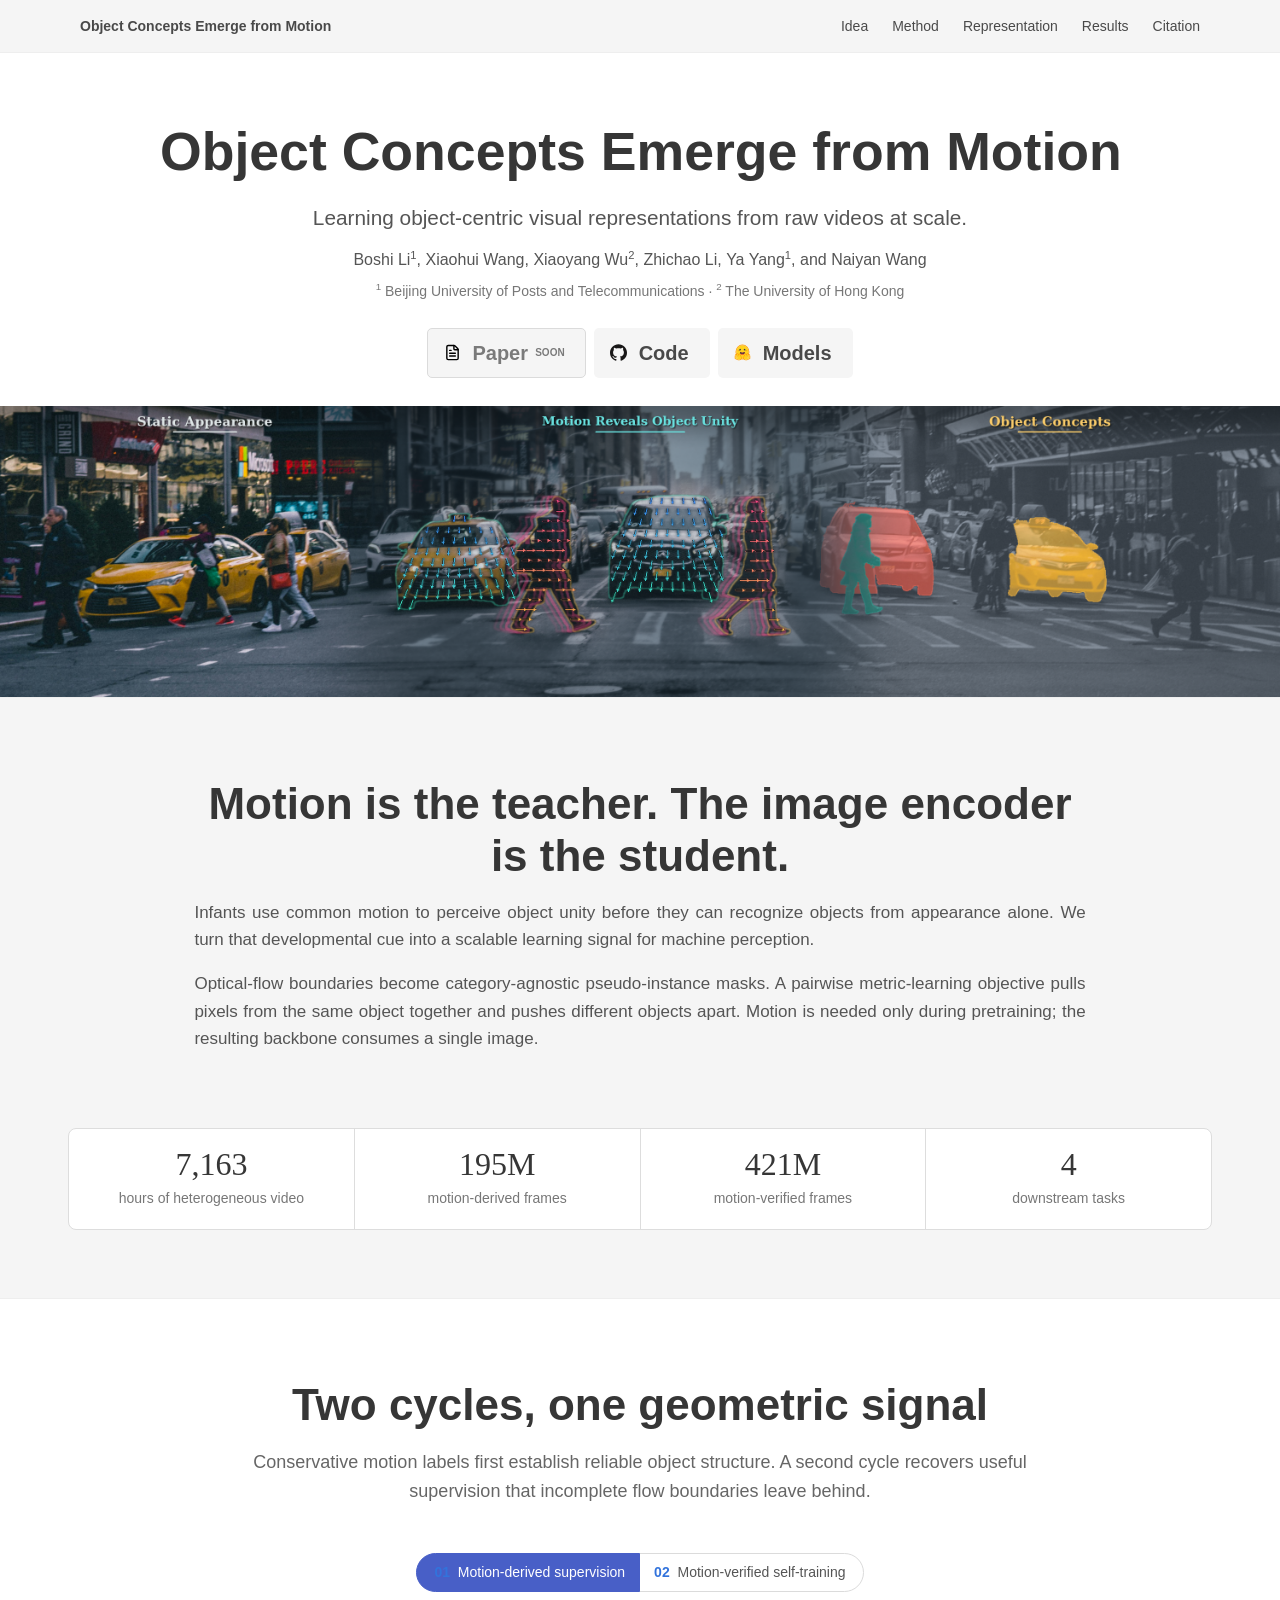
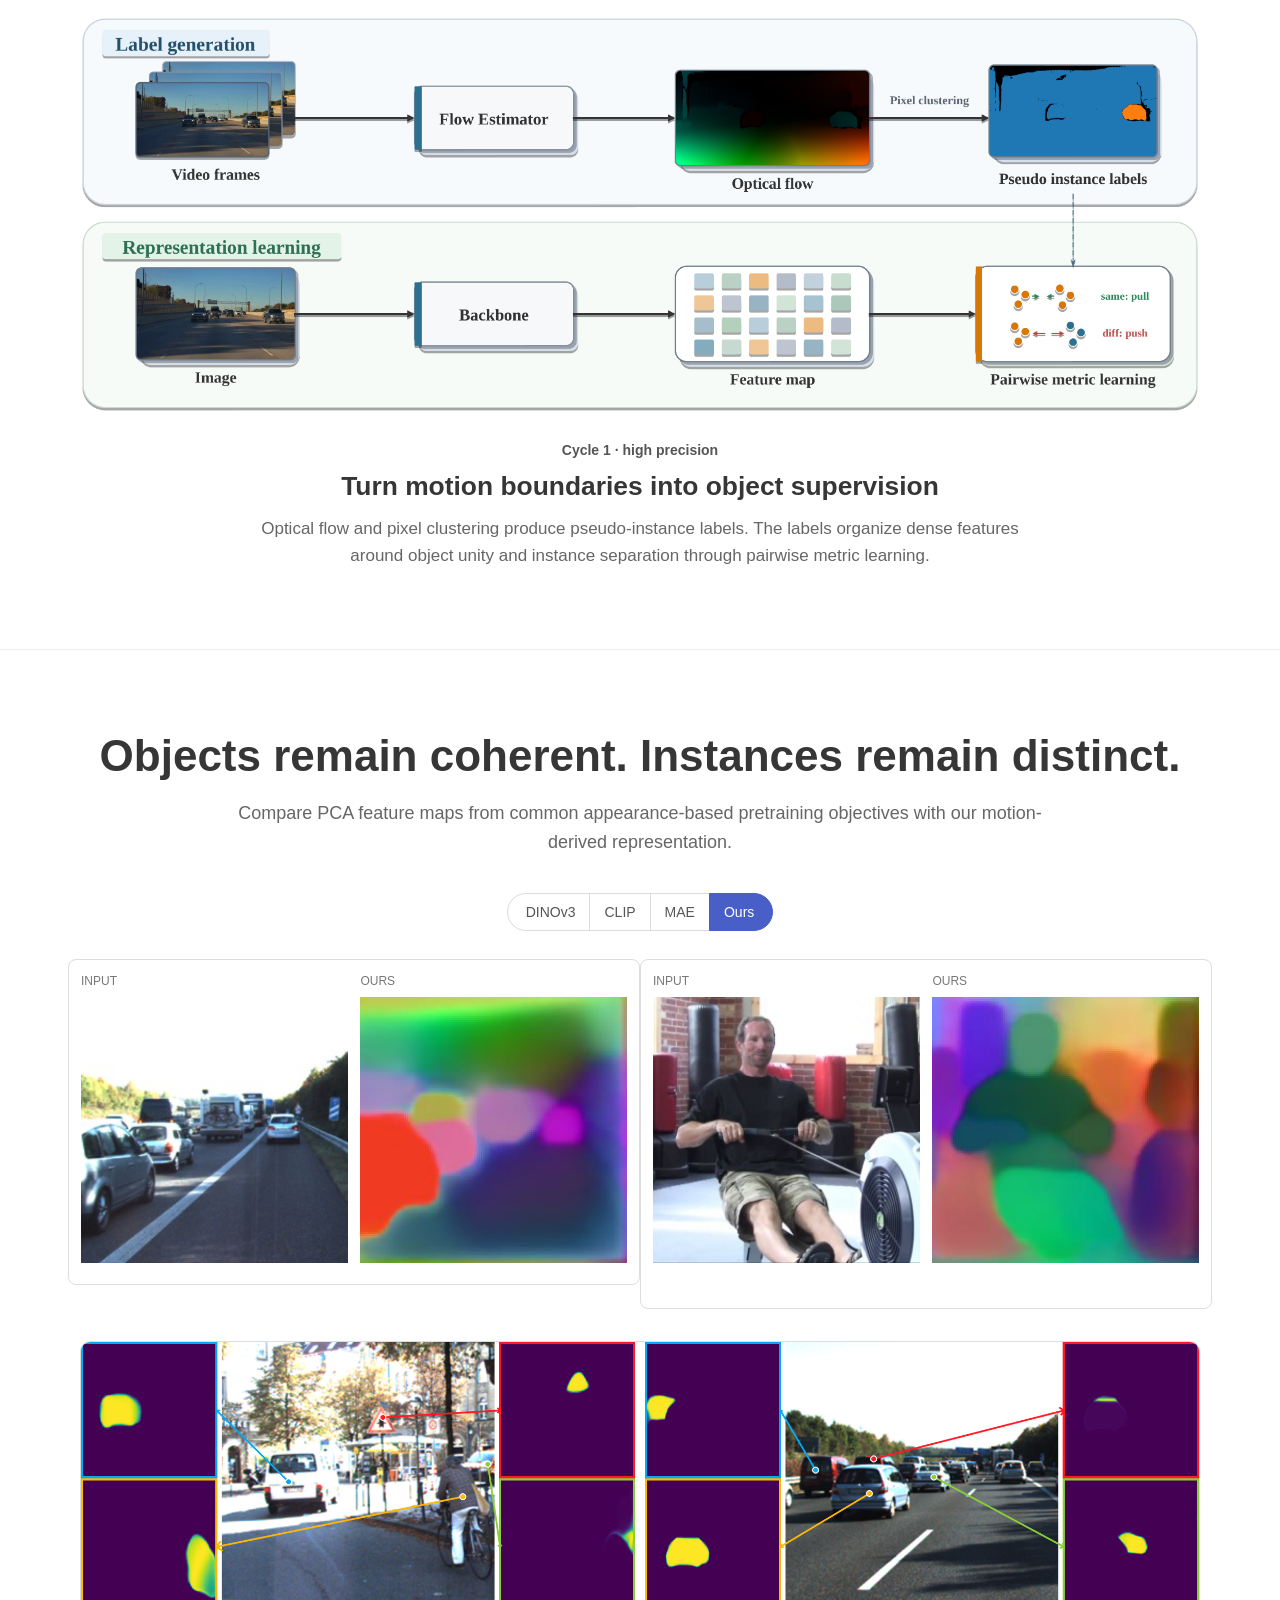
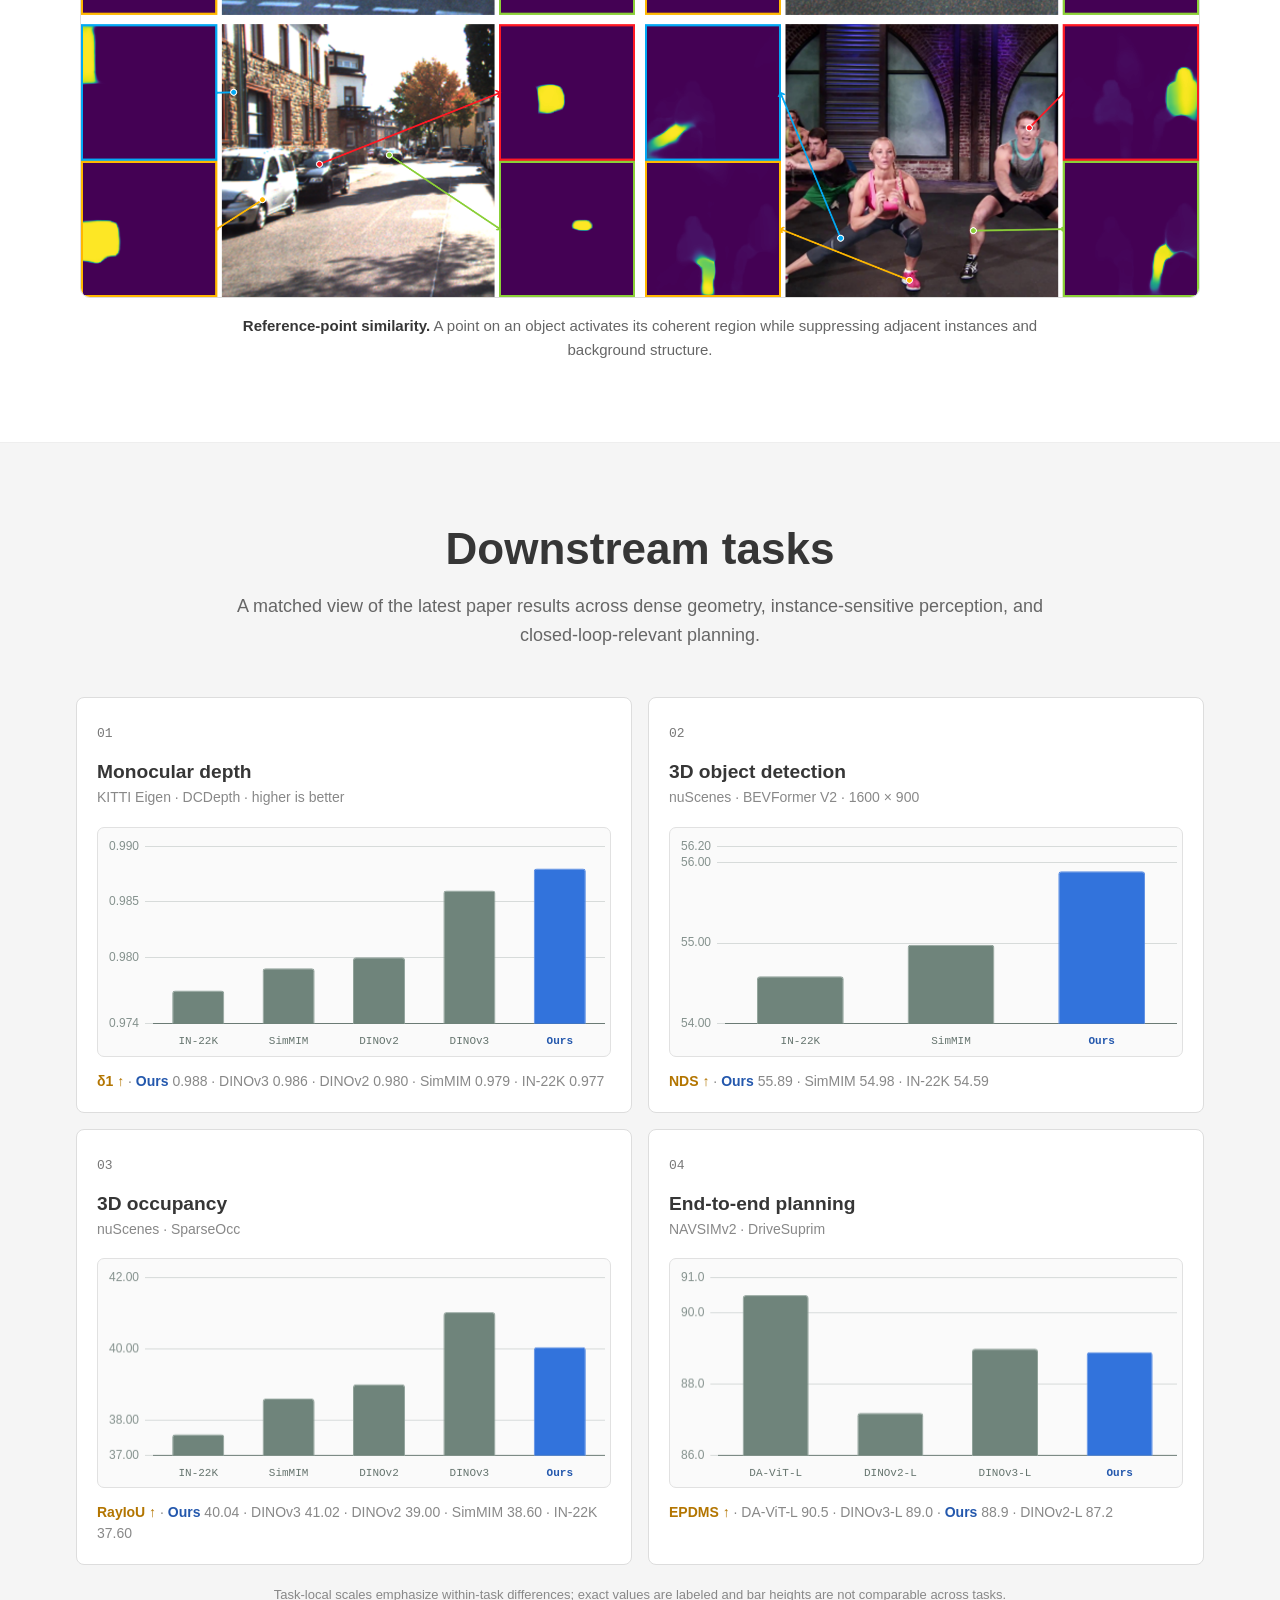
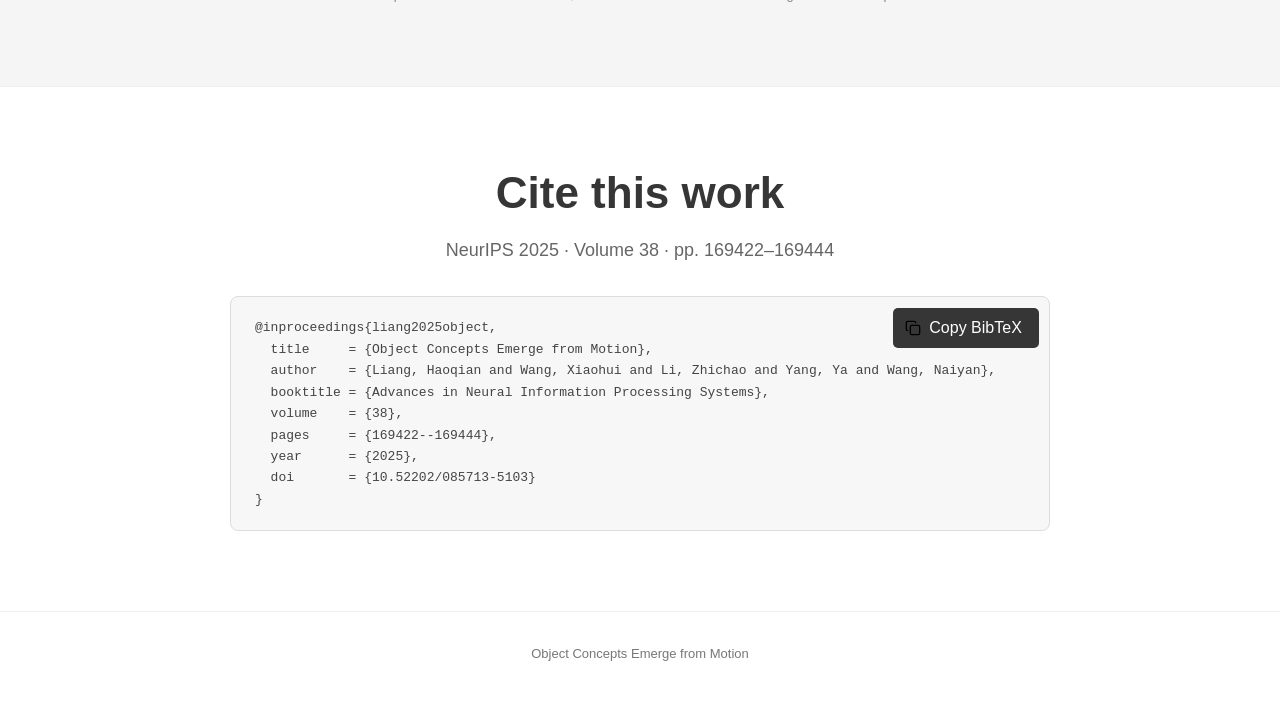
==== index.html @ f462537d "Align result chart highlight color" ====
<!doctype html>
<html lang="en">
  <head>
    <meta charset="utf-8">
    <meta name="viewport" content="width=device-width, initial-scale=1">
    <meta name="description" content="Object Concepts Emerge from Motion: learning object-centric visual representations from raw video at scale.">
    <meta name="theme-color" content="#ffffff">
    <meta property="og:title" content="Object Concepts Emerge from Motion">
    <meta property="og:description" content="Motion teaches a single-image encoder which pixels belong to each object.">
    <meta property="og:image" content="assets/main-teaser.png">
    <title>Object Concepts Emerge from Motion</title>
    <link rel="icon" href="assets/favicon.svg" type="image/svg+xml">
    <link rel="stylesheet" href="assets/vendor/bulma.min.css">
    <link rel="stylesheet" href="styles.css?v=11">
    <script src="assets/vendor/chart.umd.min.js" defer></script>
    <script src="script.js?v=8" defer></script>
  </head>
  <body>
    <a class="skip-link" href="#main-content">Skip to content</a>
    <nav class="navbar is-light publication-nav" aria-label="Main navigation">
      <div class="container is-max-desktop">
        <div class="navbar-brand"><a class="navbar-item nav-brand" href="#top">Object Concepts Emerge from Motion</a></div>
        <button class="navbar-burger" type="button" aria-label="Open navigation" aria-expanded="false" aria-controls="publication-menu"><span></span><span></span><span></span></button>
        <div class="navbar-menu" id="publication-menu">
          <div class="navbar-end">
            <a class="navbar-item" href="#idea">Idea</a><a class="navbar-item" href="#method">Method</a><a class="navbar-item" href="#representation">Representation</a><a class="navbar-item" href="#results">Results</a><a class="navbar-item" href="#citation">Citation</a>
          </div>
        </div>
      </div>
    </nav>

    <main id="main-content">
      <section class="hero publication-hero" id="top">
        <div class="hero-body">
          <div class="container is-max-desktop has-text-centered">
            <h1 class="title publication-title">Object Concepts Emerge from Motion</h1>
            <p class="subtitle publication-deck">Learning object-centric visual representations from raw videos at scale.</p>
            <div class="publication-authors"><span class="author-block">Boshi Li<sup>1</sup>,</span> <span class="author-block">Xiaohui Wang,</span> <span class="author-block">Xiaoyang Wu<sup>2</sup>,</span> <span class="author-block">Zhichao Li,</span> <span class="author-block">Ya Yang<sup>1</sup>,</span> <span class="author-block">and Naiyan Wang</span></div>
            <div class="publication-affiliations"><sup>1</sup> Beijing University of Posts and Telecommunications · <sup>2</sup> The University of Hong Kong</div>
            <div class="publication-links buttons are-medium is-centered">
              <span class="button is-light is-static"><span class="icon"><img src="assets/icons/file-text.svg" alt=""></span><span>Paper</span><small>soon</small></span>
              <a class="button is-light" href="https://github.com/TJ12342/object-concepts-from-motion/tree/main" target="_blank" rel="noreferrer"><span class="icon"><img src="assets/icons/github.svg" alt=""></span><span>Code</span></a>
              <a class="button is-light" href="https://huggingface.co/tj111/object-concepts-from-motion/tree/main" target="_blank" rel="noreferrer"><span class="icon"><img src="assets/icons/hugging-face.svg" alt=""></span><span>Models</span></a>
            </div>
          </div>
        </div>
      </section>

      <section class="section teaser-section" aria-label="Paper overview">
        <div class="teaser-container">
          <figure class="publication-figure"><img src="assets/main-teaser.png" alt="A street scene progressing from static appearance, through optical-flow groupings, to coherent object concepts."></figure>
        </div>
      </section>

      <section class="section is-light" id="idea">
        <div class="container is-max-desktop">
          <div class="columns is-centered"><div class="column is-four-fifths has-text-centered"><h2 class="title is-3">Motion is the teacher. The image encoder is the student.</h2><div class="content has-text-justified"><p>Infants use common motion to perceive object unity before they can recognize objects from appearance alone. We turn that developmental cue into a scalable learning signal for machine perception.</p><p>Optical-flow boundaries become category-agnostic pseudo-instance masks. A pairwise metric-learning objective pulls pixels from the same object together and pushes different objects apart. Motion is needed only during pretraining; the resulting backbone consumes a single image.</p></div></div></div>
          <div class="columns project-stats is-centered"><div class="column"><strong>7,163</strong><span>hours of heterogeneous video</span></div><div class="column"><strong>195M</strong><span>motion-derived frames</span></div><div class="column"><strong>421M</strong><span>motion-verified frames</span></div><div class="column"><strong>4</strong><span>downstream tasks</span></div></div>
        </div>
      </section>

      <section class="section" id="method">
        <div class="container is-max-desktop">
          <div class="columns is-centered"><div class="column is-four-fifths has-text-centered"><h2 class="title is-3">Two cycles, one geometric signal</h2><p class="section-lead">Conservative motion labels first establish reliable object structure. A second cycle recovers useful supervision that incomplete flow boundaries leave behind.</p></div></div>
          <div class="tabs is-centered is-toggle is-toggle-rounded method-tabs" role="tablist"><ul><li class="is-active"><a id="cycle-one-tab" role="tab" aria-selected="true" aria-controls="method-panel" data-method="cycle-one"><span>01</span>&nbsp; Motion-derived supervision</a></li><li><a id="cycle-two-tab" role="tab" aria-selected="false" aria-controls="method-panel" data-method="cycle-two"><span>02</span>&nbsp; Motion-verified self-training</a></li></ul></div>
          <div class="method-panel" id="method-panel" role="tabpanel" aria-labelledby="cycle-one-tab"><figure class="publication-figure"><img id="method-image" src="assets/cycle-one-web-v2.png" alt="Cycle one pipeline from video frames and optical flow to pseudo-instance labels and pairwise representation learning."></figure><div class="method-caption has-text-centered"><p class="publication-venue" id="method-kicker">Cycle 1 · high precision</p><h3 class="title is-4" id="method-title">Turn motion boundaries into object supervision</h3><p id="method-description">Optical flow and pixel clustering produce pseudo-instance labels. The labels organize dense features around object unity and instance separation through pairwise metric learning.</p></div></div>
        </div>
      </section>

      <section class="section" id="representation"><div class="container is-max-desktop"><div class="has-text-centered"><h2 class="title is-3">Objects remain coherent. Instances remain distinct.</h2><p class="section-lead">Compare PCA feature maps from common appearance-based pretraining objectives with our motion-derived representation.</p></div><div class="tabs is-centered is-toggle is-toggle-rounded feature-tabs" role="tablist"><ul><li><a role="tab" aria-selected="false" data-feature="dinov3">DINOv3</a></li><li><a role="tab" aria-selected="false" data-feature="clip">CLIP</a></li><li><a role="tab" aria-selected="false" data-feature="mae">MAE</a></li><li class="is-active"><a role="tab" aria-selected="true" data-feature="ours">Ours</a></li></ul></div><div class="columns feature-grid"><figure class="column box feature-sample"><div class="feature-pair"><div><span>Input</span><img src="assets/teaser-road.jpg" alt="Road scene input image."></div><div><span class="feature-name">Ours</span><img class="feature-output" data-scene="road" src="assets/teaser-road-ours.jpg" alt="Our PCA feature map for the road scene."></div></div></figure><figure class="column box feature-sample"><div class="feature-pair"><div><span>Input</span><img src="assets/teaser-urban.jpg" alt="Urban scene input image."></div><div><span class="feature-name">Ours</span><img class="feature-output" data-scene="urban" src="assets/teaser-urban-ours.jpg" alt="Our PCA feature map for the urban scene."></div></div></figure></div><figure class="publication-figure similarity-figure"><img src="assets/similarity-panels.png" alt="Reference-point similarity maps localized around coherent objects."><figcaption><strong>Reference-point similarity.</strong> A point on an object activates its coherent region while suppressing adjacent instances and background structure.</figcaption></figure></div></section>

      <section class="section is-light" id="results"><div class="container is-max-desktop"><div class="has-text-centered"><h2 class="title is-3">Downstream tasks</h2><p class="section-lead">A matched view of the latest paper results across dense geometry, instance-sensitive perception, and closed-loop-relevant planning.</p></div><div class="columns is-multiline result-grid"><article class="column is-half"><div class="box result-item"><span class="result-index">01</span><h3 class="title is-5">Monocular depth</h3><p>KITTI Eigen · DCDepth · higher is better</p><div class="chart-frame"><canvas id="depth-chart" data-result-chart="depth" role="img" aria-label="KITTI delta one comparison at L scale"></canvas></div><p class="chart-summary"><strong>δ1 ↑</strong> · <span class="chart-method-ours">Ours</span> 0.988 · DINOv3 0.986 · DINOv2 0.980 · SimMIM 0.979 · IN-22K 0.977</p></div></article><article class="column is-half"><div class="box result-item"><span class="result-index">02</span><h3 class="title is-5">3D object detection</h3><p>nuScenes · BEVFormer V2 · 1600 × 900</p><div class="chart-frame"><canvas id="detection-chart" data-result-chart="detection" role="img" aria-label="nuScenes NDS comparison at L scale"></canvas></div><p class="chart-summary"><strong>NDS ↑</strong> · <span class="chart-method-ours">Ours</span> 55.89 · SimMIM 54.98 · IN-22K 54.59</p></div></article><article class="column is-half"><div class="box result-item"><span class="result-index">03</span><h3 class="title is-5">3D occupancy</h3><p>nuScenes · SparseOcc</p><div class="chart-frame"><canvas id="occupancy-chart" data-result-chart="occupancy" role="img" aria-label="nuScenes RayIoU comparison at L scale"></canvas></div><p class="chart-summary"><strong>RayIoU ↑</strong> · <span class="chart-method-ours">Ours</span> 40.04 · DINOv3 41.02 · DINOv2 39.00 · SimMIM 38.60 · IN-22K 37.60</p></div></article><article class="column is-half"><div class="box result-item"><span class="result-index">04</span><h3 class="title is-5">End-to-end planning</h3><p>NAVSIMv2 · DriveSuprim</p><div class="chart-frame"><canvas id="planning-chart" data-result-chart="planning" role="img" aria-label="NAVSIMv2 EPDMS comparison at L scale"></canvas></div><p class="chart-summary"><strong>EPDMS ↑</strong> · DA-ViT-L 90.5 · DINOv3-L 89.0 · <span class="chart-method-ours">Ours</span> 88.9 · DINOv2-L 87.2</p></div></article></div><p class="results-note has-text-centered">Task-local scales emphasize within-task differences; exact values are labeled and bar heights are not comparable across tasks.</p></div></section>

      <section class="section" id="citation"><div class="container is-max-desktop"><div class="columns is-centered"><div class="column is-four-fifths has-text-centered"><h2 class="title is-3">Cite this work</h2><p class="section-lead">NeurIPS 2025 · Volume 38 · pp. 169422–169444</p><div class="bibtex-wrap"><button class="button is-dark copy-button" type="button" data-copy-citation><span class="icon"><img src="assets/icons/copy.svg" alt=""></span><span>Copy BibTeX</span></button><pre id="bibtex"><code>@inproceedings{liang2025object,
  title     = {Object Concepts Emerge from Motion},
  author    = {Liang, Haoqian and Wang, Xiaohui and Li, Zhichao and Yang, Ya and Wang, Naiyan},
  booktitle = {Advances in Neural Information Processing Systems},
  volume    = {38},
  pages     = {169422--169444},
  year      = {2025},
  doi       = {10.52202/085713-5103}
}</code></pre></div></div></div></div></section>
    </main>
    <footer class="footer"><div class="content has-text-centered"><p>Object Concepts Emerge from Motion</p></div></footer>
  </body>
</html>
---- styles.css ----
:root {
  --ink: #363636;
  --muted: #626262;
  --line: #e8e8e8;
  --paper: #fff;
  --soft: #f5f5f5;
  --accent: #3273dc;
  --gold: #b37500;
}

html {
  scroll-behavior: smooth;
  background: var(--paper);
}

body {
  color: var(--ink);
  background: var(--paper);
  font-family: "Noto Sans", "Segoe UI", Arial, sans-serif;
  font-size: 17px;
  line-height: 1.6;
}

.skip-link {
  position: fixed;
  z-index: 100;
  top: 8px;
  left: 8px;
  padding: 8px 12px;
  color: #fff;
  background: var(--ink);
  transform: translateY(-150%);
}

.skip-link:focus {
  transform: translateY(0);
}

.publication-nav {
  min-height: 3.25rem;
  border-bottom: 1px solid #eee;
  box-shadow: none;
}

.publication-nav .container {
  width: min(calc(100% - 32px), 1120px);
  max-width: 1120px;
}

.nav-brand,
.publication-nav .navbar-item {
  color: #555;
  font-size: 14px;
}

.nav-brand {
  font-weight: 700;
}

.publication-nav .navbar-item:hover {
  color: #222;
  background: #f5f5f5;
}

.publication-hero {
  background: var(--paper);
}

.publication-hero .hero-body {
  padding: 4.25rem 1.5rem 2rem;
}

.publication-venue {
  margin: 0 0 1.15rem;
  color: #555;
  font-size: 14px;
  font-weight: 700;
}

.publication-title,
.section .title {
  color: var(--ink);
  font-family: "Google Sans", "Segoe UI", Arial, sans-serif;
  font-weight: 700;
  letter-spacing: 0;
}

.publication-title {
  max-width: 1120px;
  margin: 0 auto;
  font-size: clamp(2.5rem, 4.4vw, 3.35rem);
  line-height: 1.12;
  white-space: nowrap;
}

.publication-deck {
  max-width: 820px;
  margin: 1.15rem auto 0 !important;
  color: #555;
  font-size: 1.3rem;
}

.publication-authors {
  margin-top: 1rem;
  color: #555;
  font-size: 16px;
}

.author-block {
  display: inline-block;
}

.publication-authors sup,
.publication-affiliations sup {
  font-size: .7em;
}

.publication-affiliations {
  margin-top: .35rem;
  color: #777;
  font-size: 14px;
}

.publication-links {
  margin-top: 1.4rem;
}

.publication-links .button {
  margin: .25rem;
  border-radius: 5px;
  font-weight: 600;
}

.publication-links .button img {
  width: 17px;
  height: 17px;
}

.publication-links .button small {
  margin-left: .45rem;
  font-size: 10px;
  text-transform: uppercase;
}

.teaser-section {
  padding: 0;
  border-top: 0;
}

.teaser-container {
  width: 100%;
  max-width: none !important;
  overflow: hidden;
}

.section .teaser-container {
  width: 100%;
  max-width: none;
}

.publication-figure {
  margin: 0 auto;
  text-align: center;
}

.publication-figure img {
  display: block;
  width: 100%;
  margin: 0 auto;
  border: 1px solid #ddd;
  border-radius: 10px;
}

.publication-figure figcaption {
  max-width: 850px;
  margin: 1rem auto 0;
  color: #666;
  font-size: 15px;
}

.teaser-section .publication-figure img {
  width: 100%;
  max-width: 100%;
  margin-left: 0;
  border: 0;
  border-radius: 0;
}

.section {
  padding: 5rem 1.5rem;
  border-top: 1px solid #eee;
}

.section.is-light {
  background: var(--soft);
}

.section .container {
  width: min(100%, 1120px);
  max-width: 1120px;
}

.section .teaser-container {
  width: 100%;
  max-width: none;
}

.section.teaser-section {
  padding: 0;
  border-top: 0;
}

.section .title.is-3 {
  margin-bottom: 1rem;
  font-size: clamp(1.9rem, 4vw, 2.75rem);
  line-height: 1.2;
}

.section-lead {
  max-width: 820px;
  margin: 0 auto;
  color: #666;
  font-size: 18px;
}

.content {
  color: #555;
}

.content p {
  margin-bottom: 1rem;
}

.project-stats {
  margin-top: 3rem;
  border: 1px solid #ddd;
  border-radius: 8px;
  background: #fff;
}

.project-stats .column {
  padding: 1.2rem 1rem;
  border-left: 1px solid #ddd;
  text-align: center;
}

.project-stats .column:first-child {
  border-left: 0;
}

.project-stats strong {
  display: block;
  color: var(--ink);
  font-family: Georgia, serif;
  font-size: 2rem;
  font-weight: 500;
  line-height: 1;
}

.project-stats span {
  display: block;
  margin-top: .45rem;
  color: #777;
  font-size: 14px;
}

.method-tabs,
.feature-tabs {
  margin: 2.25rem 0 1.5rem;
}

.method-tabs ul,
.feature-tabs ul {
  border-bottom: 0;
}

.method-tabs li a,
.feature-tabs li a {
  border-color: #ddd;
  color: #555;
  font-size: 14px;
}

.method-tabs li.is-active a,
.feature-tabs li.is-active a {
  color: #fff;
  background: var(--accent);
  border-color: var(--accent);
}

.method-tabs li a span {
  color: var(--accent);
  font-weight: 700;
}

.method-panel {
  display: grid;
  grid-template-columns: 1fr;
  gap: 1.6rem;
  margin-top: 1rem;
}

.method-panel .publication-figure img {
  border: 0;
  border-radius: 0;
}

.method-caption {
  max-width: 760px;
  margin: 0 auto;
}

.method-caption .publication-venue {
  margin-bottom: .7rem;
}

.method-caption .title {
  margin-bottom: .8rem;
  font-size: 1.65rem;
}

.method-caption p:not(.publication-venue) {
  color: #666;
}

.result-item.box {
  height: 100%;
  border: 1px solid #ddd;
  border-radius: 8px;
  box-shadow: none;
}

.result-item .title.is-5 {
  font-size: 1.2rem;
}

.feature-grid {
  margin-top: 1.75rem;
}

.feature-sample {
  border: 1px solid #ddd;
  border-radius: 8px;
  box-shadow: none;
}

.feature-pair {
  display: grid;
  grid-template-columns: 1fr 1fr;
  gap: .8rem;
}

.feature-pair span {
  display: block;
  margin-bottom: .35rem;
  color: #777;
  font-size: 12px;
  text-transform: uppercase;
}

.feature-pair img {
  width: 100%;
}

.similarity-figure {
  width: 100%;
  max-width: 1120px;
  margin-top: 2rem;
}

.similarity-figure img {
  background: var(--soft);
}

.result-grid {
  margin-top: 2.5rem;
}

.result-grid > .column {
  padding: .5rem;
}

.result-item {
  padding: 1.25rem;
}

.result-index {
  color: #777;
  font-family: ui-monospace, monospace;
  font-size: 13px;
}

.result-item .title {
  margin-top: 1rem;
  margin-bottom: .2rem;
}

.result-item > p {
  color: #888;
  font-size: 14px;
}

.chart-frame {
  height: 230px;
  margin-top: 1.15rem;
  padding: .3rem;
  border: 1px solid #e1e1e1;
  border-radius: 7px;
  background: #fafafa;
}

.chart-frame canvas {
  display: block;
  width: 100% !important;
  height: 100% !important;
}

.chart-summary {
  margin-top: .85rem;
  color: #777;
  font-size: 13px;
  line-height: 1.5;
}

.chart-summary strong {
  color: var(--gold);
}

.chart-method-ours {
  color: #2458ad;
  font-weight: 700;
}

.results-note {
  color: #888;
  font-size: 13px;
}

.bibtex-wrap {
  position: relative;
  max-width: 820px;
  margin: 2rem auto 0;
  text-align: left;
}

.bibtex-wrap pre {
  overflow-x: auto;
  border: 1px solid #ddd;
  border-radius: 8px;
  background: #f7f7f7;
  color: #444;
  font-size: 13px;
  line-height: 1.65;
}

.copy-button {
  position: absolute;
  z-index: 2;
  top: .7rem;
  right: .7rem;
  border-radius: 5px;
}

.copy-button img {
  width: 16px;
  height: 16px;
}

.footer {
  padding: 2rem 1.5rem;
  border-top: 1px solid #eee;
  background: #fff;
}

.footer p {
  color: #777;
  font-size: 13px;
}

@media (max-width: 720px) {
  .publication-nav .navbar-brand {
    max-width: 240px;
  }

  .publication-nav .navbar-burger {
    display: block;
  }

  .publication-nav .navbar-menu.is-active {
    display: block;
  }

  .publication-nav .navbar-menu {
    display: none;
  }

  .publication-nav .navbar-end {
    padding: .4rem 0 .7rem;
  }

  .publication-nav .navbar-item {
    padding: .55rem .75rem;
  }

  .publication-hero .hero-body {
    padding: 3.25rem 1rem 1.5rem;
  }

  .publication-title {
    font-size: 2.55rem;
    white-space: normal;
  }

  .teaser-container {
    width: min(calc(100% - 32px), 1120px);
    max-width: 1120px !important;
  }

  .section .teaser-container {
    width: 100%;
    max-width: none;
  }

  .teaser-section .publication-figure img {
    width: 100%;
    margin-left: 0;
  }

  .section.teaser-section {
    padding: 0;
  }

  .publication-deck {
    font-size: 1.05rem;
  }

  .publication-authors {
    font-size: 14px;
  }

  .publication-affiliations {
    font-size: 12px;
    line-height: 1.45;
  }

  .section {
    padding: 3.7rem 1rem;
  }

  .section .title.is-3 {
    font-size: 1.8rem;
  }

  .project-stats {
    display: grid;
    grid-template-columns: 1fr 1fr;
  }

  .project-stats .column {
    border-left: 0;
    border-top: 1px solid #ddd;
  }

  .project-stats .column:nth-child(-n + 2) {
    border-top: 0;
  }

  .method-tabs ul,
  .feature-tabs ul {
    flex-wrap: wrap;
    justify-content: center;
  }

  .method-tabs li a,
  .feature-tabs li a {
    font-size: 12px;
  }

  .feature-grid {
    display: block;
  }

  .feature-sample + .feature-sample {
    margin-top: 1rem;
  }

  .chart-frame {
    height: 215px;
  }

  .bibtex-wrap pre {
    font-size: 12px;
  }
}

@media (max-width: 900px) and (min-width: 721px) {
  .publication-title {
    white-space: normal;
  }
}
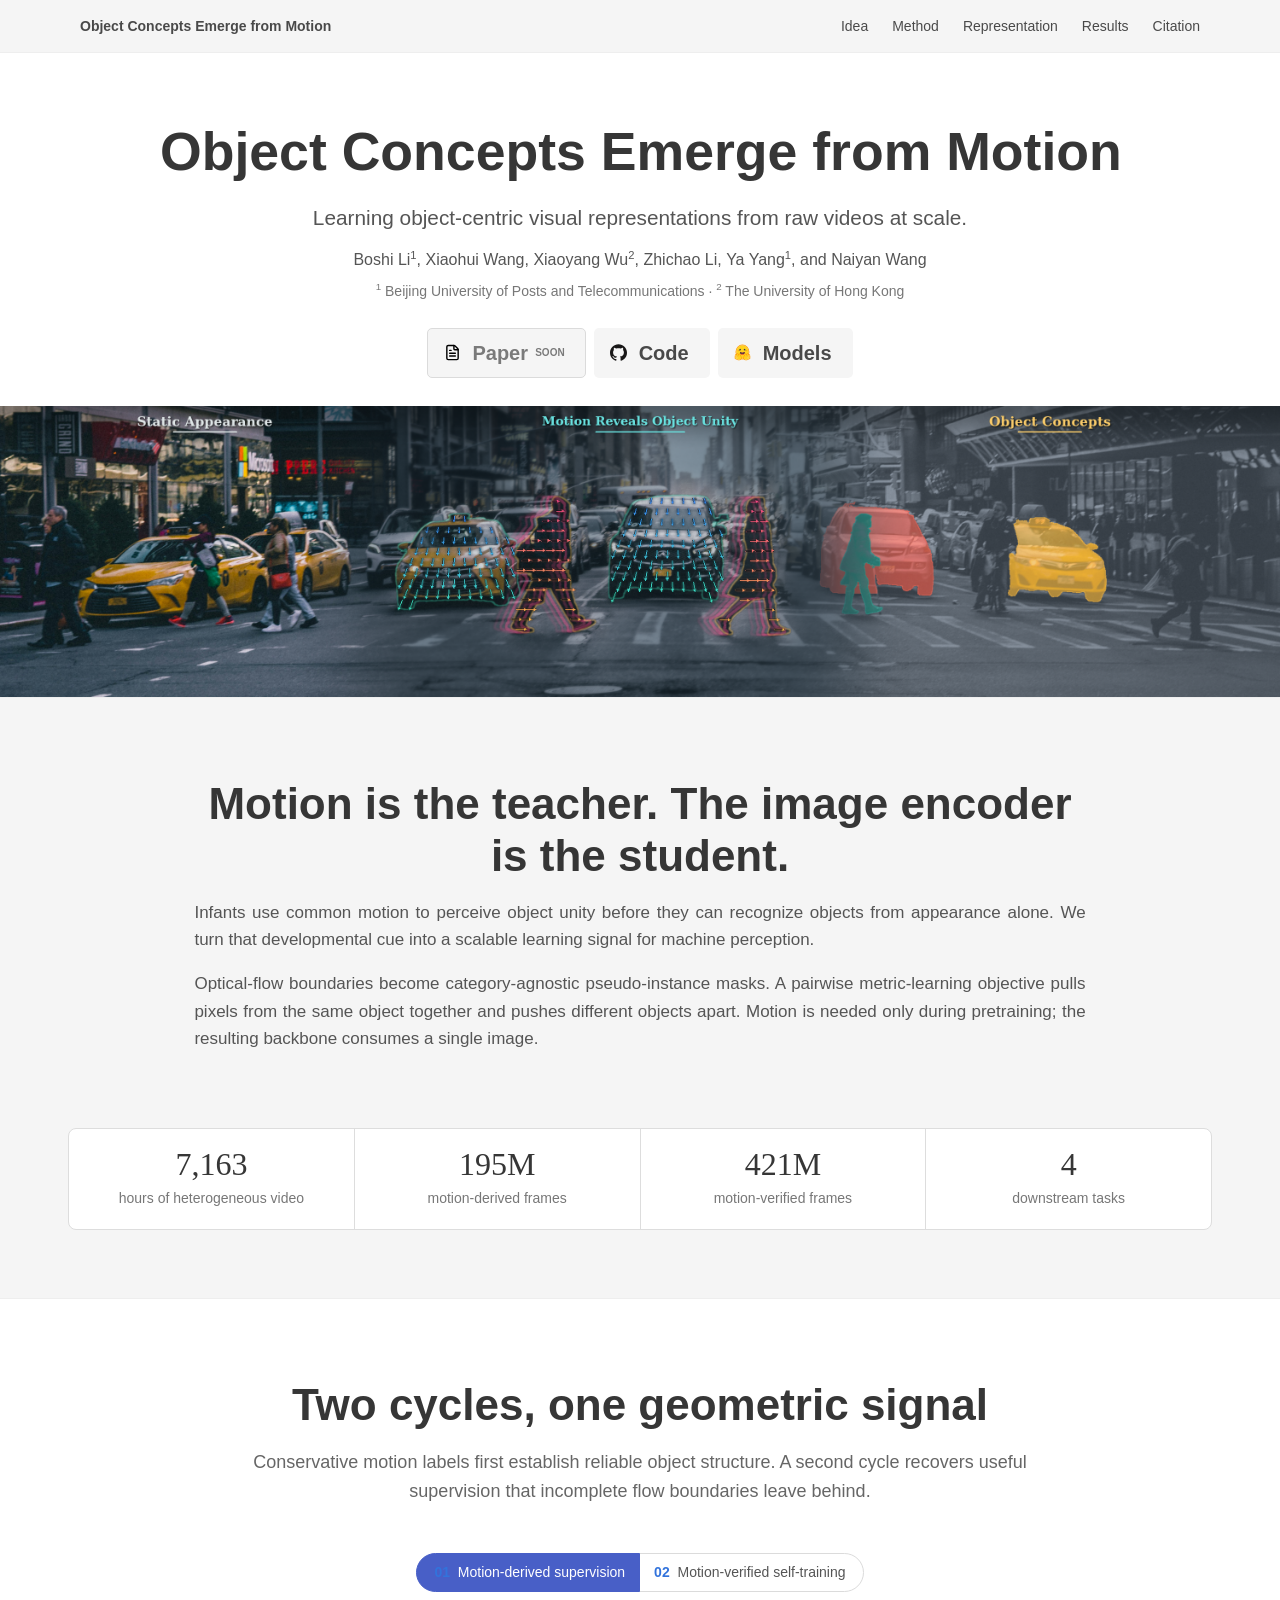
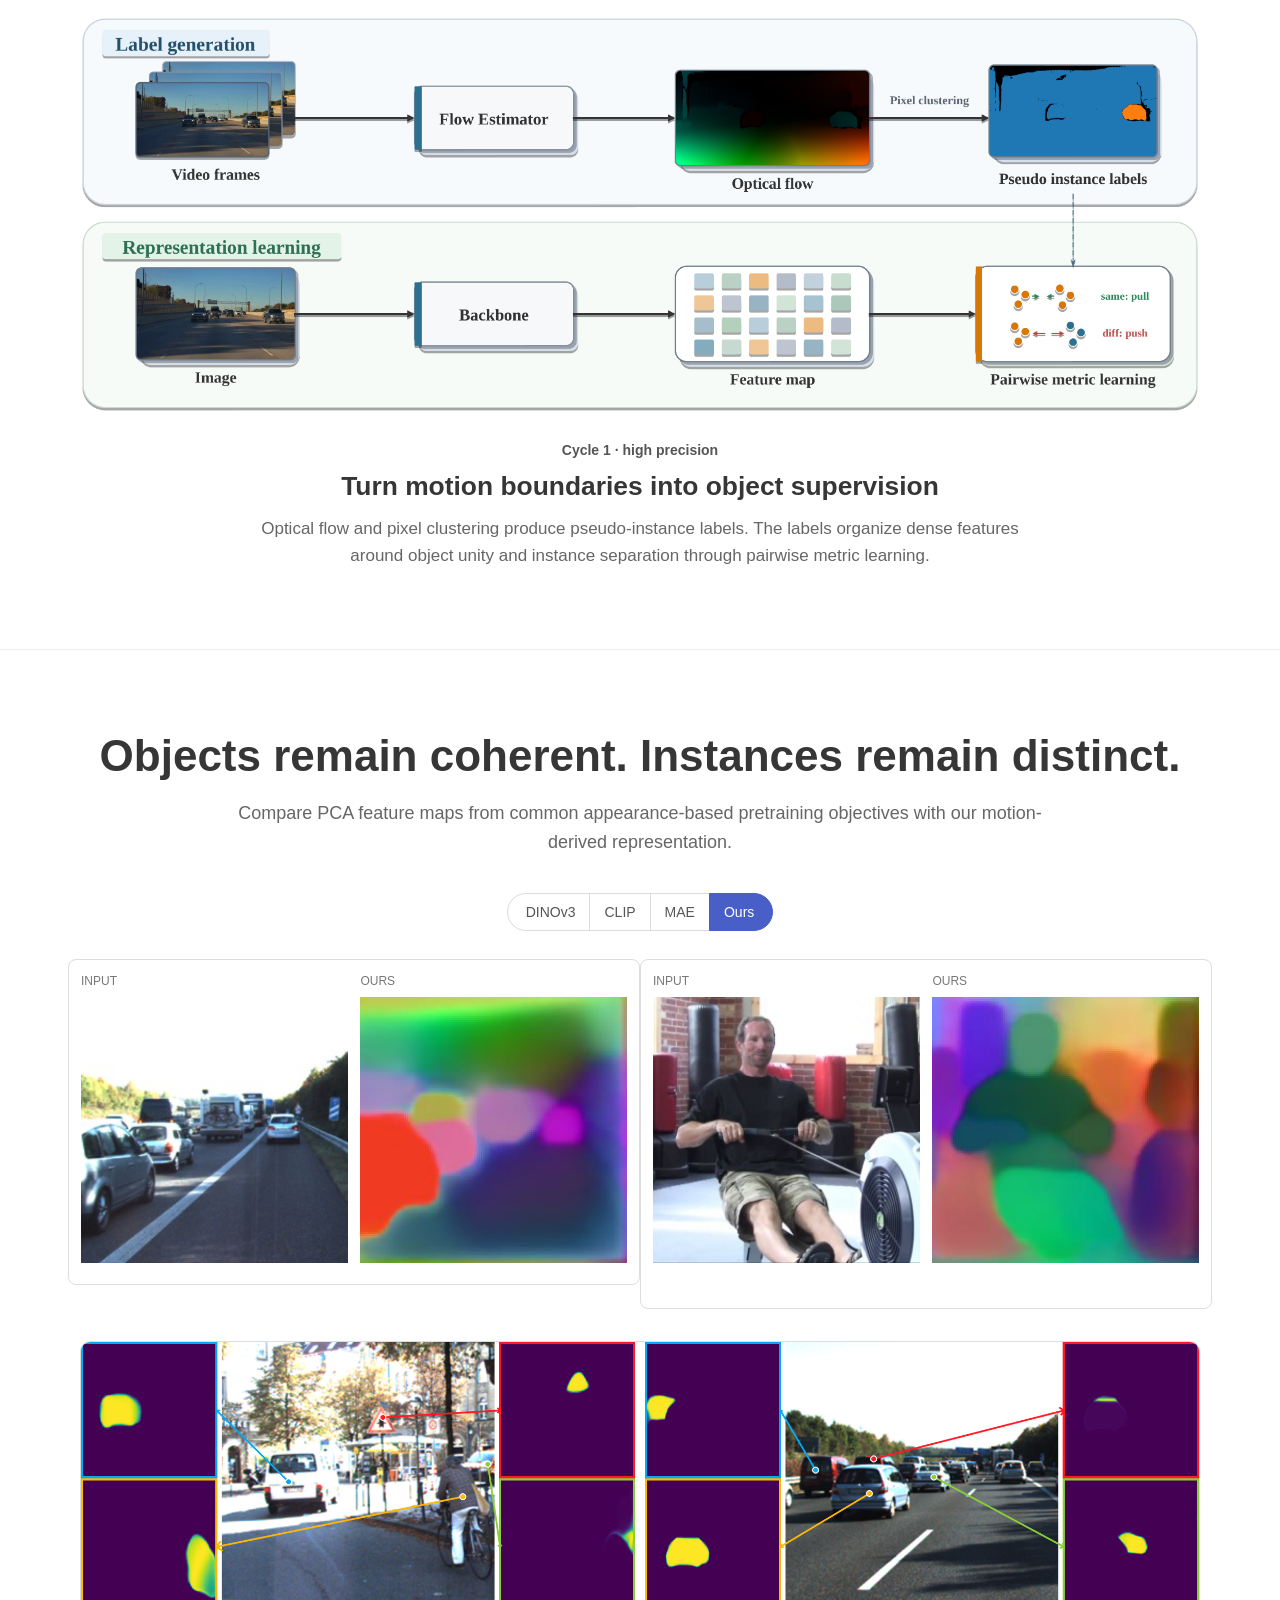
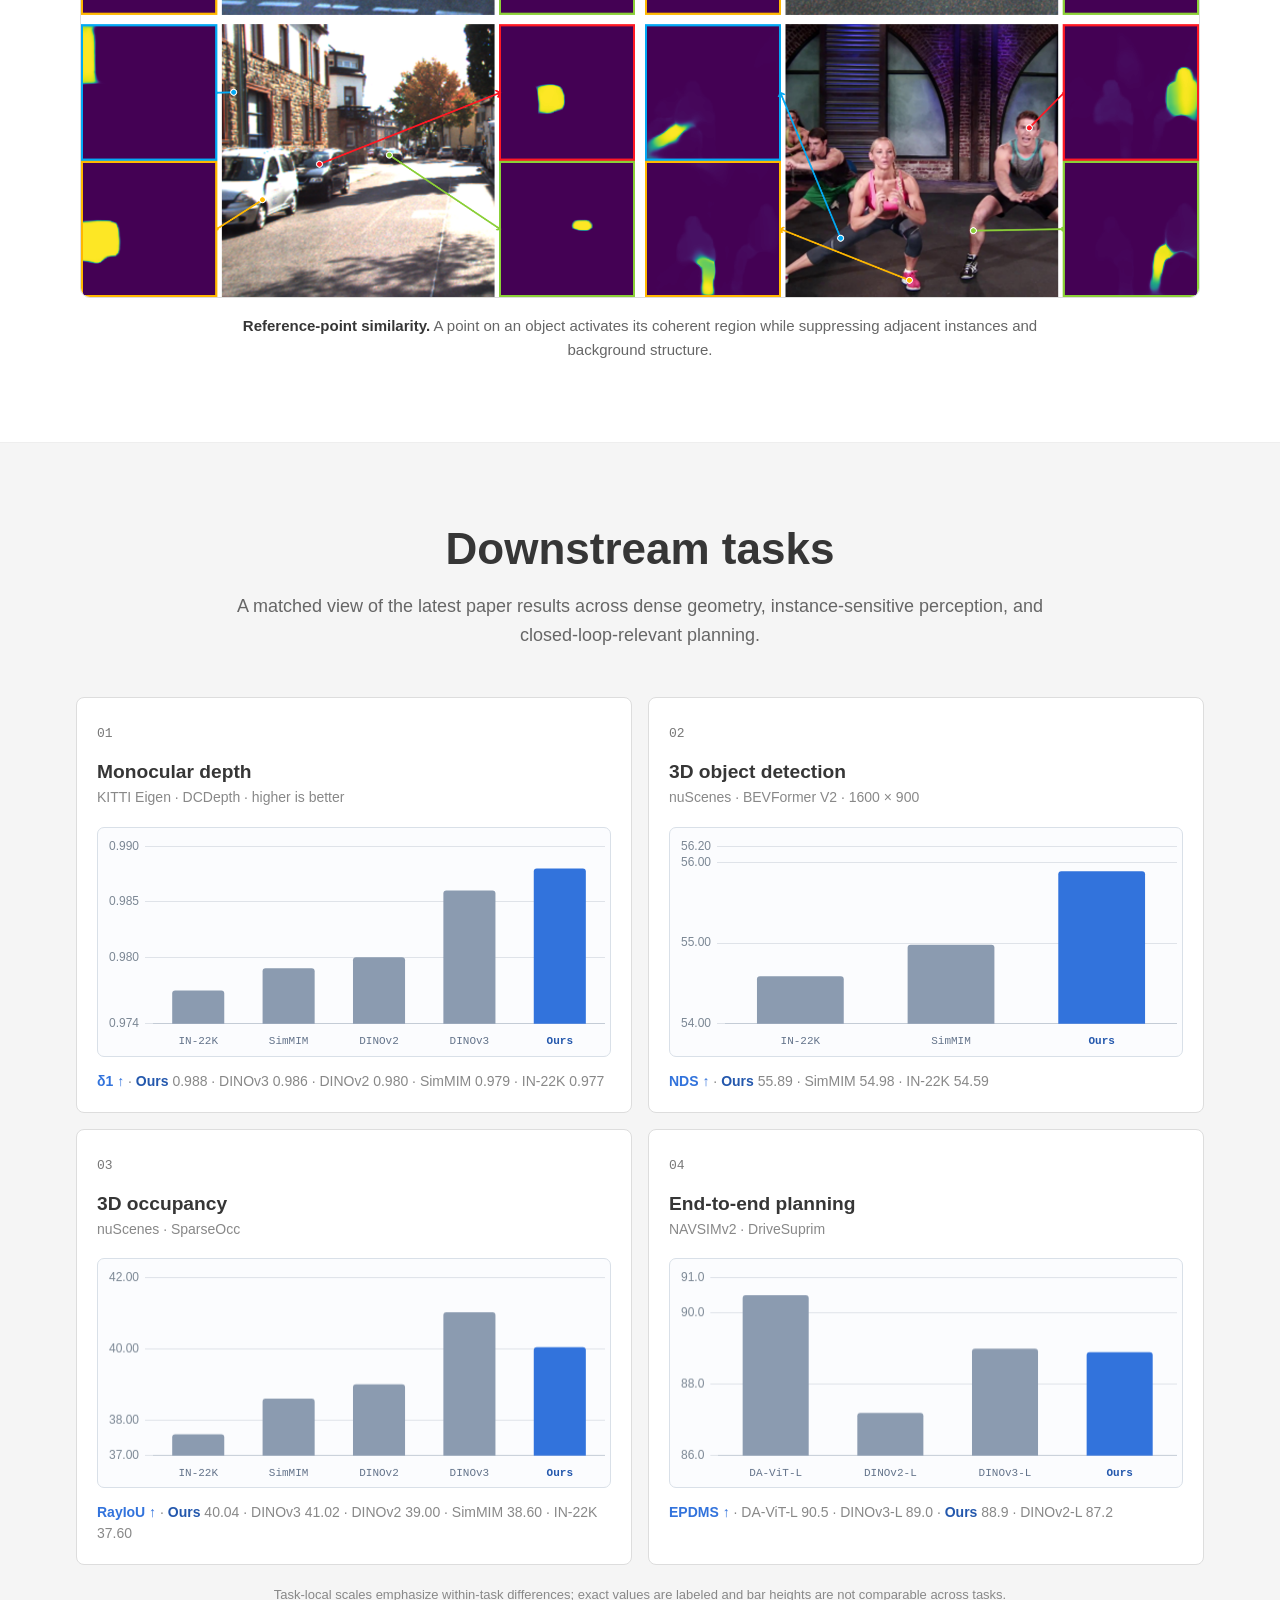
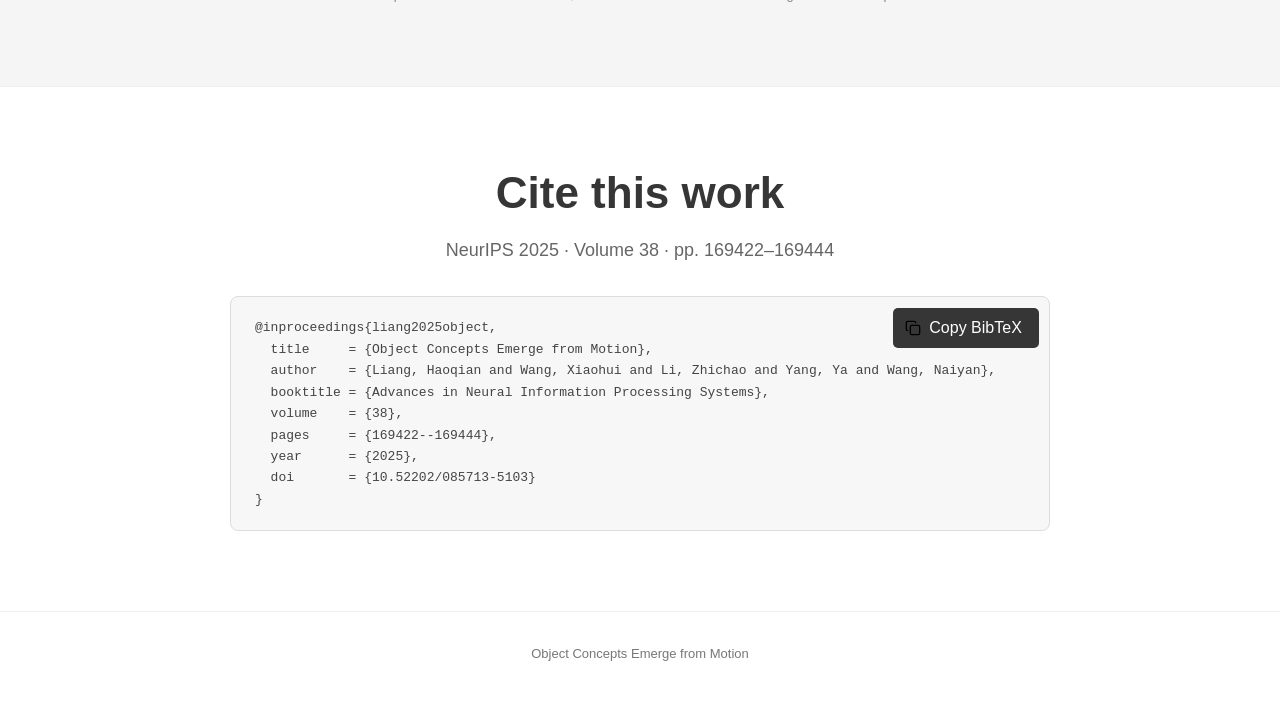
==== commit 54a1a3a0: "Redesign result chart color palette" ====
--- a/index.html
+++ b/index.html
@@ -13,7 +13,7 @@
     <link rel="stylesheet" href="assets/vendor/bulma.min.css">
     <link rel="stylesheet" href="styles.css?v=11">
     <script src="assets/vendor/chart.umd.min.js" defer></script>
-    <script src="script.js?v=8" defer></script>
+    <script src="script.js?v=9" defer></script>
   </head>
   <body>
     <a class="skip-link" href="#main-content">Skip to content</a>
--- a/styles.css
+++ b/styles.css
@@ -404,9 +404,9 @@
   height: 230px;
   margin-top: 1.15rem;
   padding: .3rem;
-  border: 1px solid #e1e1e1;
+  border: 1px solid #d9e0e8;
   border-radius: 7px;
-  background: #fafafa;
+  background: #fbfcfe;
 }
 
 .chart-frame canvas {
@@ -423,7 +423,7 @@
 }
 
 .chart-summary strong {
-  color: var(--gold);
+  color: var(--accent);
 }
 
 .chart-method-ours {
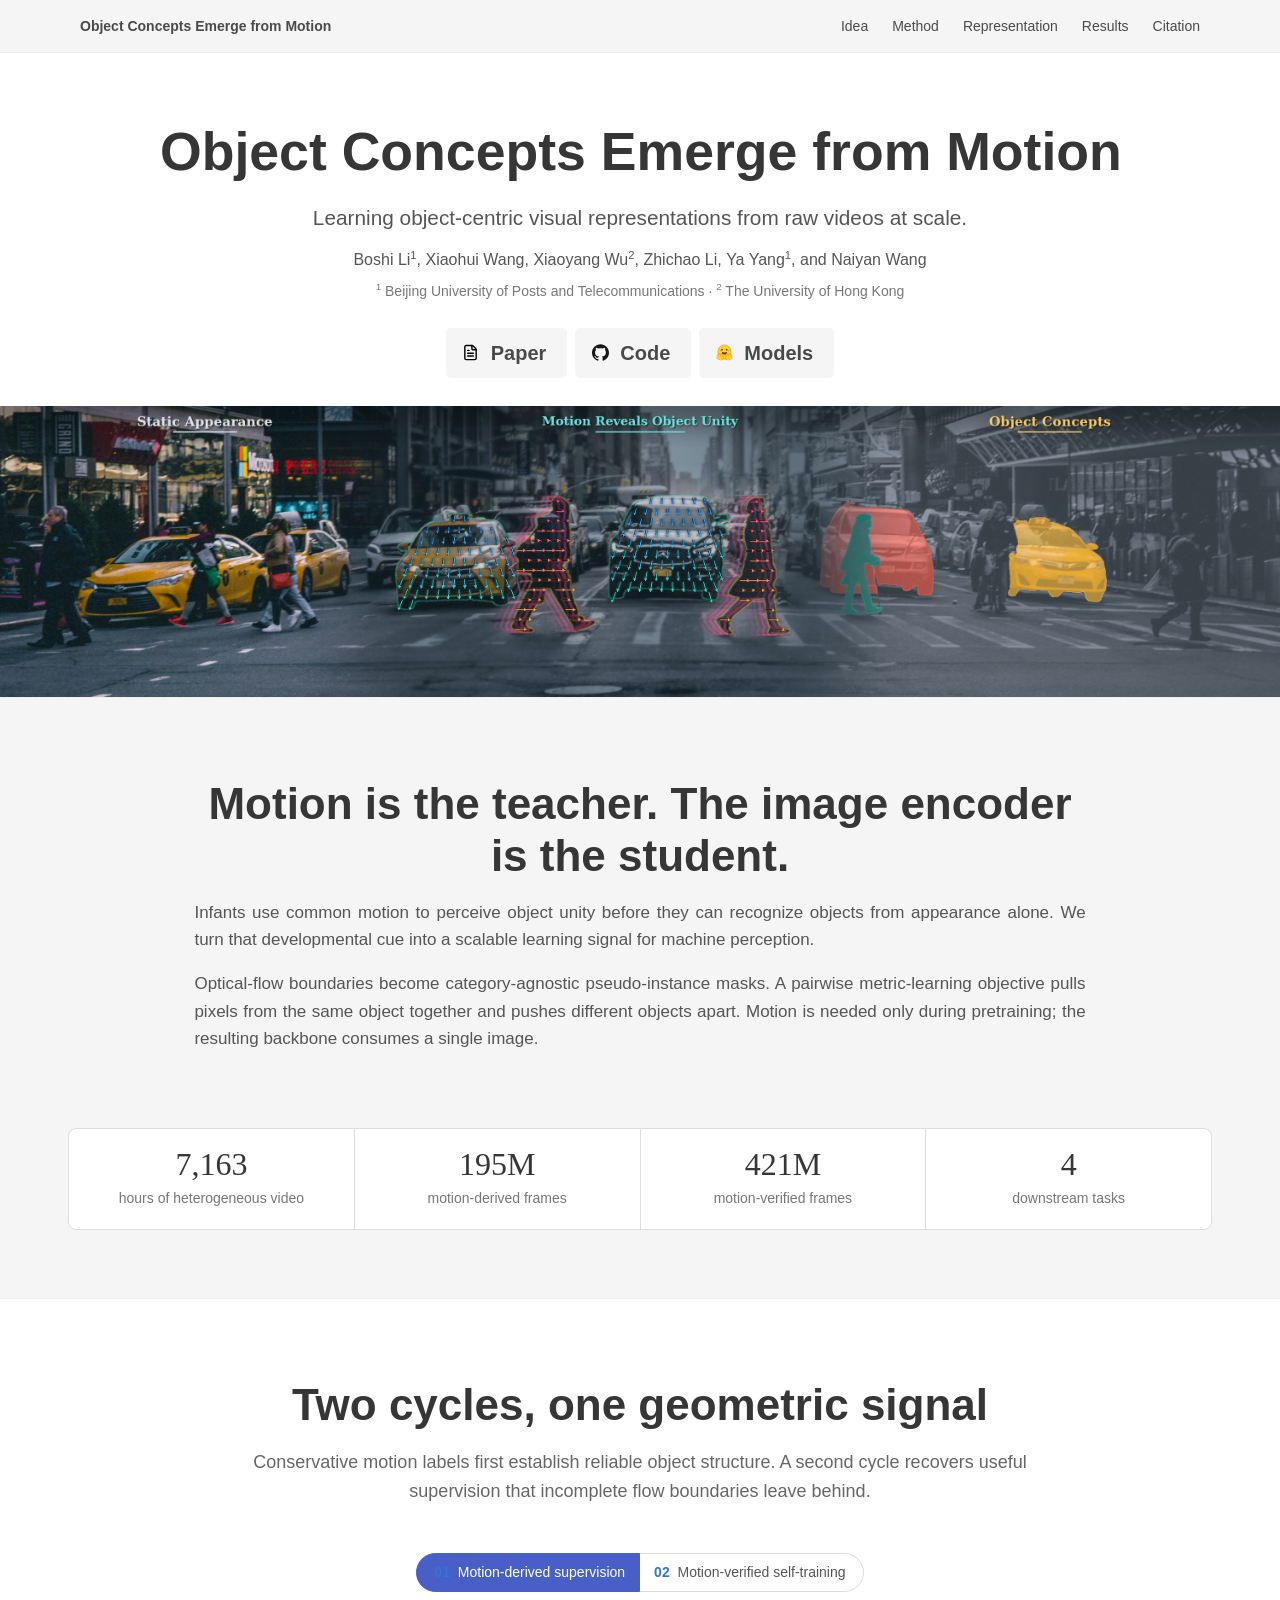
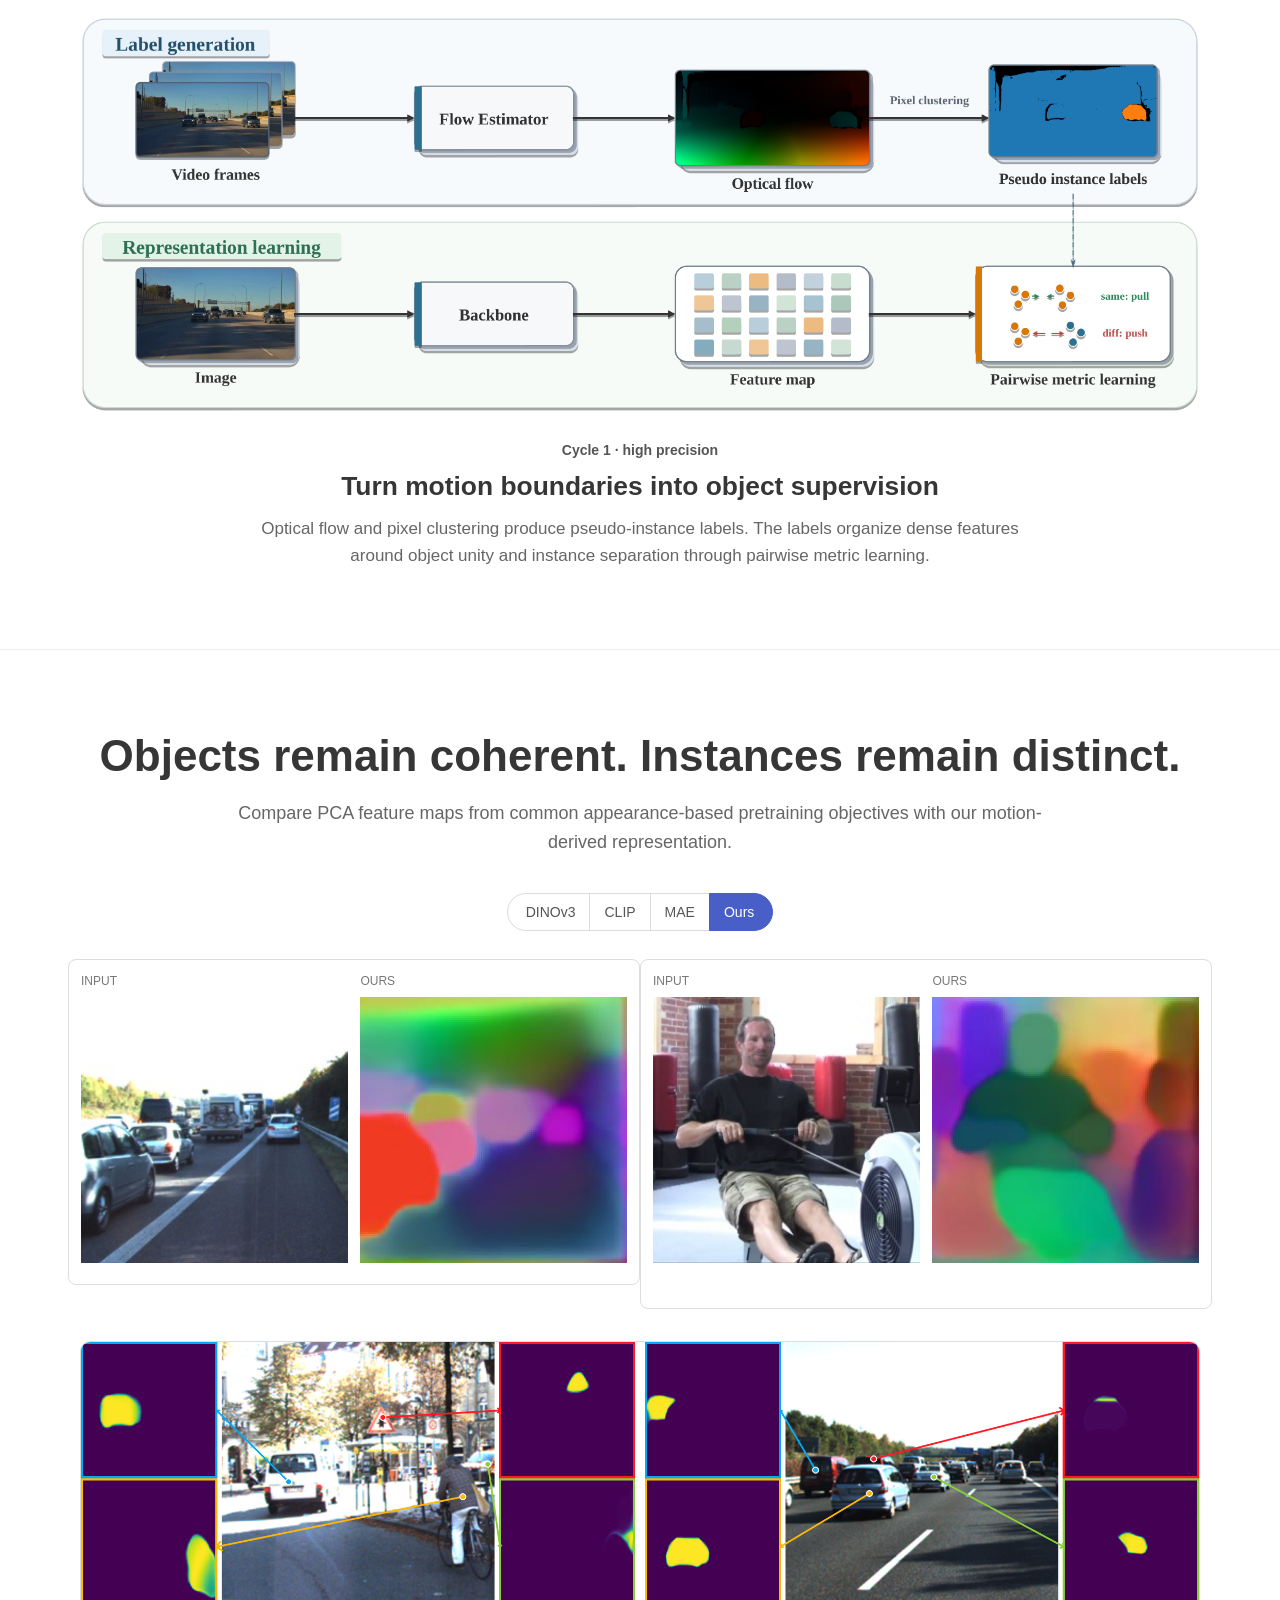
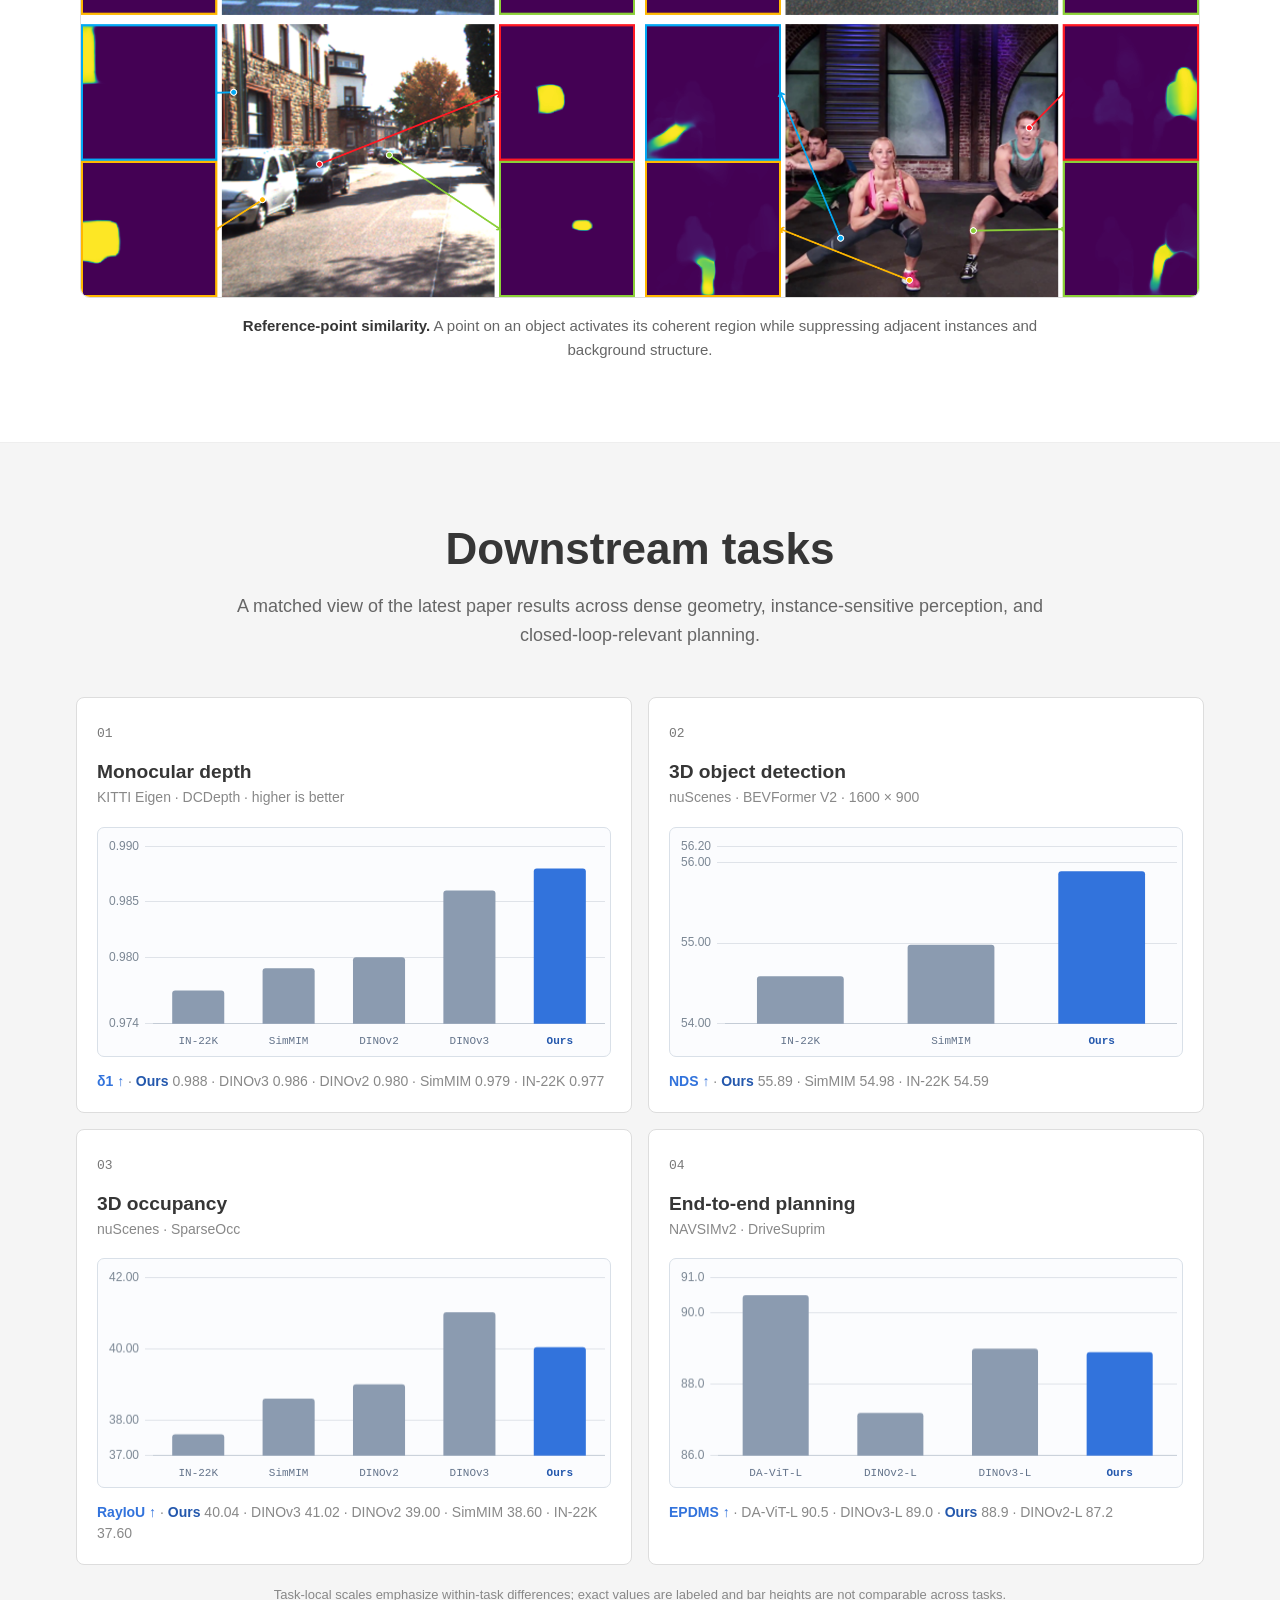
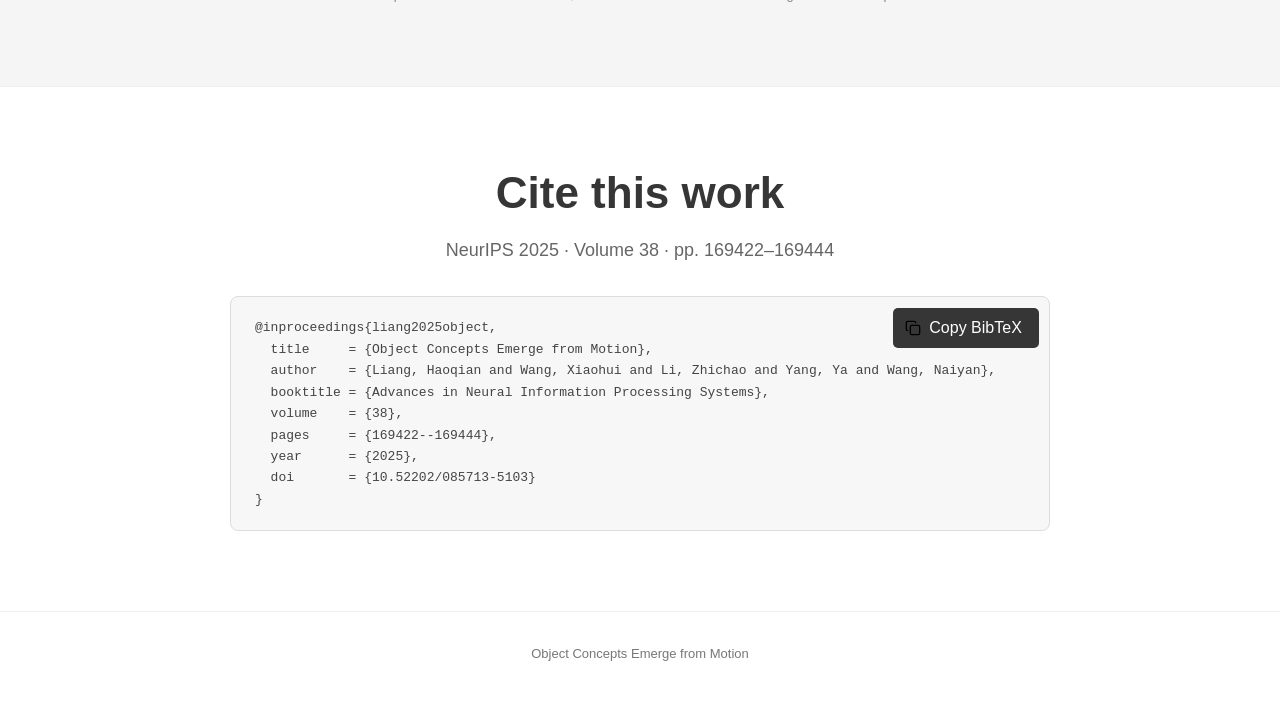
==== commit 7b60a16c: "Publish paper PDF on homepage" ====
--- a/index.html
+++ b/index.html
@@ -13,7 +13,7 @@
     <link rel="stylesheet" href="assets/vendor/bulma.min.css">
     <link rel="stylesheet" href="styles.css?v=11">
     <script src="assets/vendor/chart.umd.min.js" defer></script>
-    <script src="script.js?v=9" defer></script>
+    <script src="script.js?v=10" defer></script>
   </head>
   <body>
     <a class="skip-link" href="#main-content">Skip to content</a>
@@ -38,7 +38,7 @@
             <div class="publication-authors"><span class="author-block">Boshi Li<sup>1</sup>,</span> <span class="author-block">Xiaohui Wang,</span> <span class="author-block">Xiaoyang Wu<sup>2</sup>,</span> <span class="author-block">Zhichao Li,</span> <span class="author-block">Ya Yang<sup>1</sup>,</span> <span class="author-block">and Naiyan Wang</span></div>
             <div class="publication-affiliations"><sup>1</sup> Beijing University of Posts and Telecommunications · <sup>2</sup> The University of Hong Kong</div>
             <div class="publication-links buttons are-medium is-centered">
-              <span class="button is-light is-static"><span class="icon"><img src="assets/icons/file-text.svg" alt=""></span><span>Paper</span><small>soon</small></span>
+              <a class="button is-light" href="assets/paper.pdf" target="_blank" rel="noreferrer"><span class="icon"><img src="assets/icons/file-text.svg" alt=""></span><span>Paper</span></a>
               <a class="button is-light" href="https://github.com/TJ12342/object-concepts-from-motion/tree/main" target="_blank" rel="noreferrer"><span class="icon"><img src="assets/icons/github.svg" alt=""></span><span>Code</span></a>
               <a class="button is-light" href="https://huggingface.co/tj111/object-concepts-from-motion/tree/main" target="_blank" rel="noreferrer"><span class="icon"><img src="assets/icons/hugging-face.svg" alt=""></span><span>Models</span></a>
             </div>
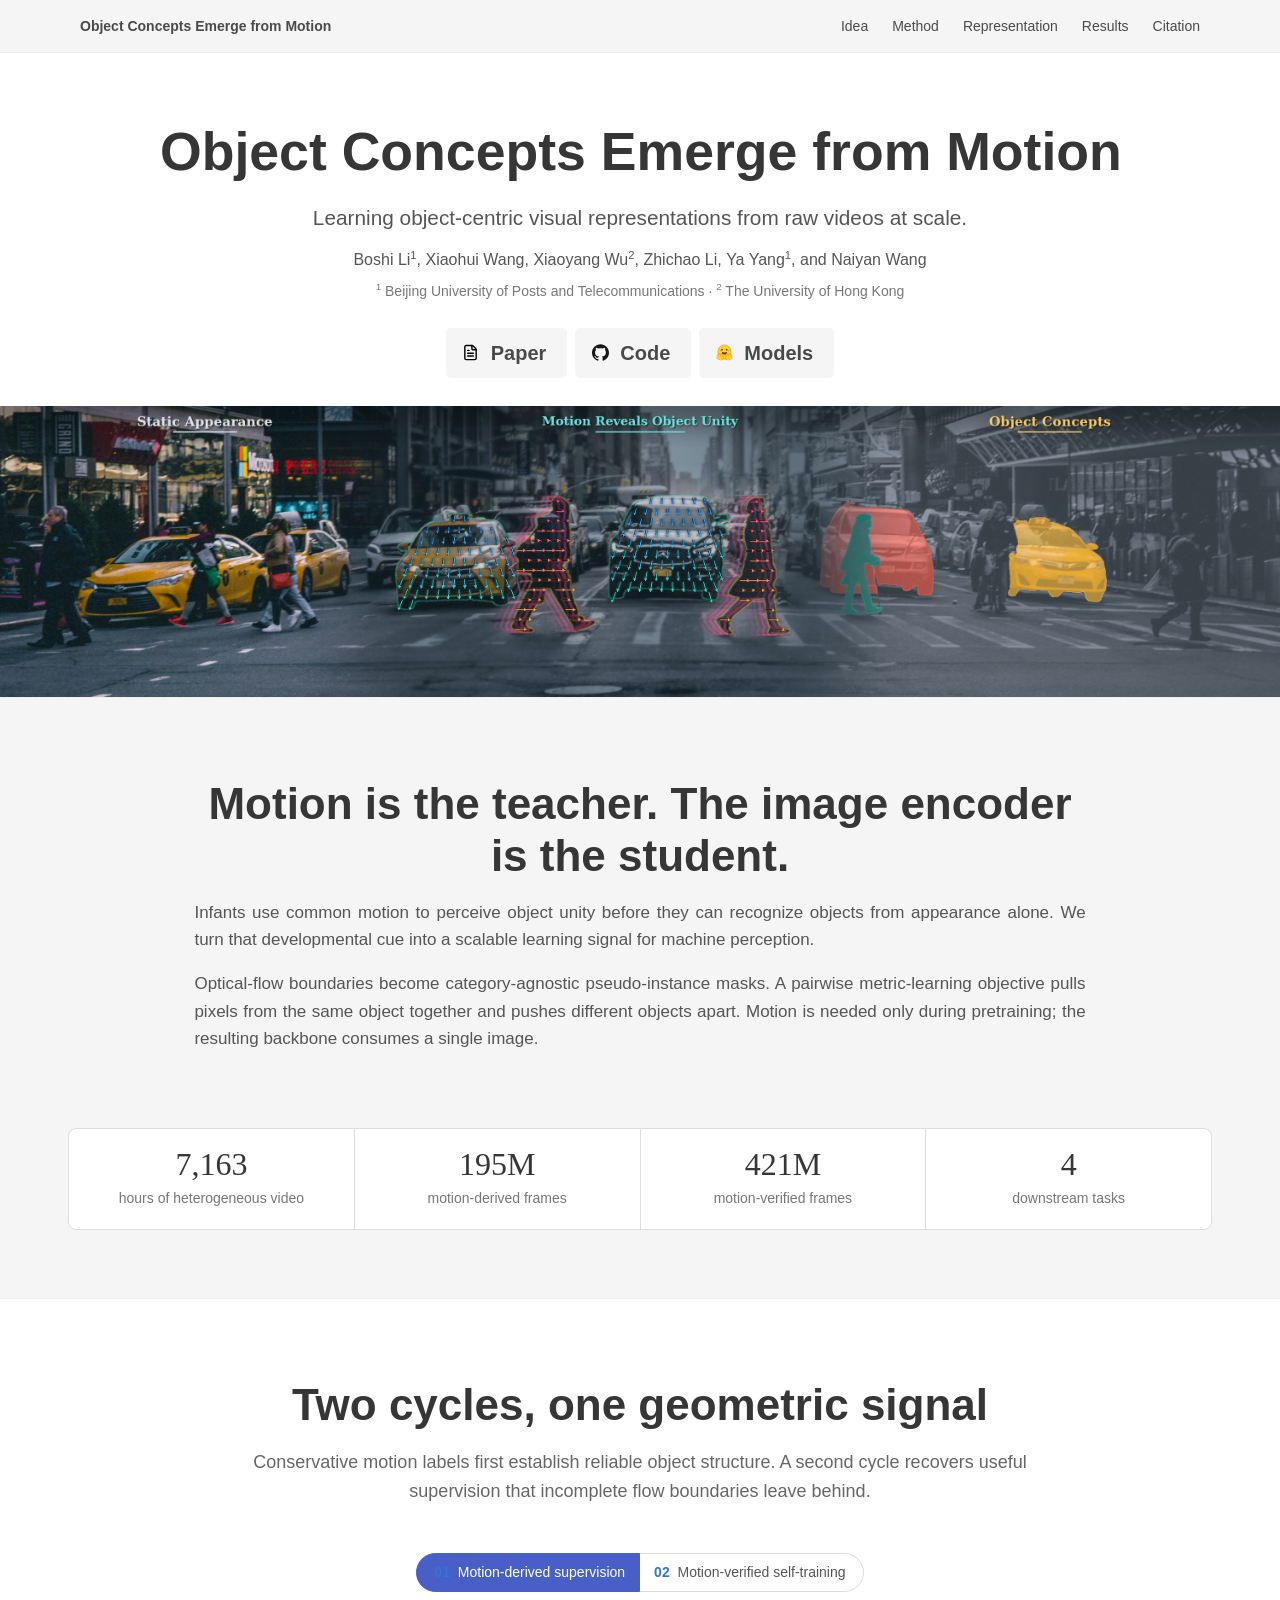
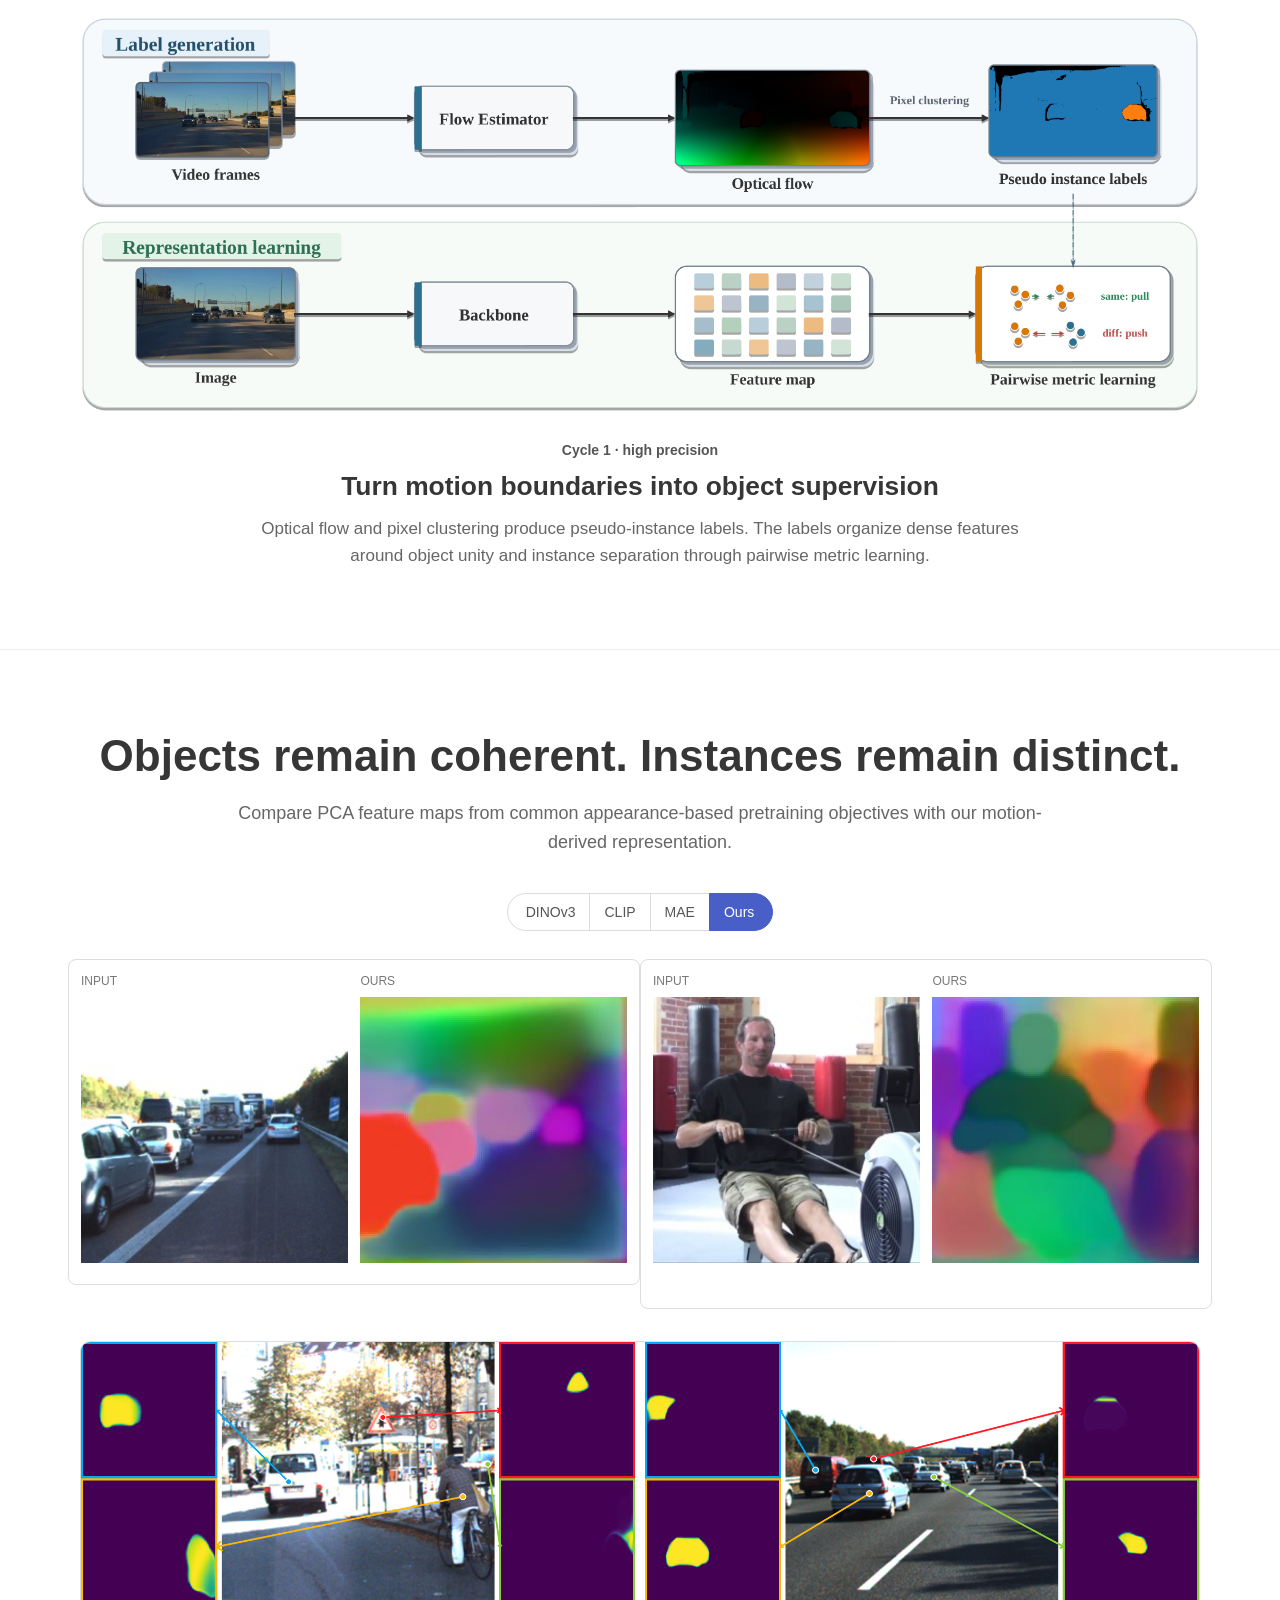
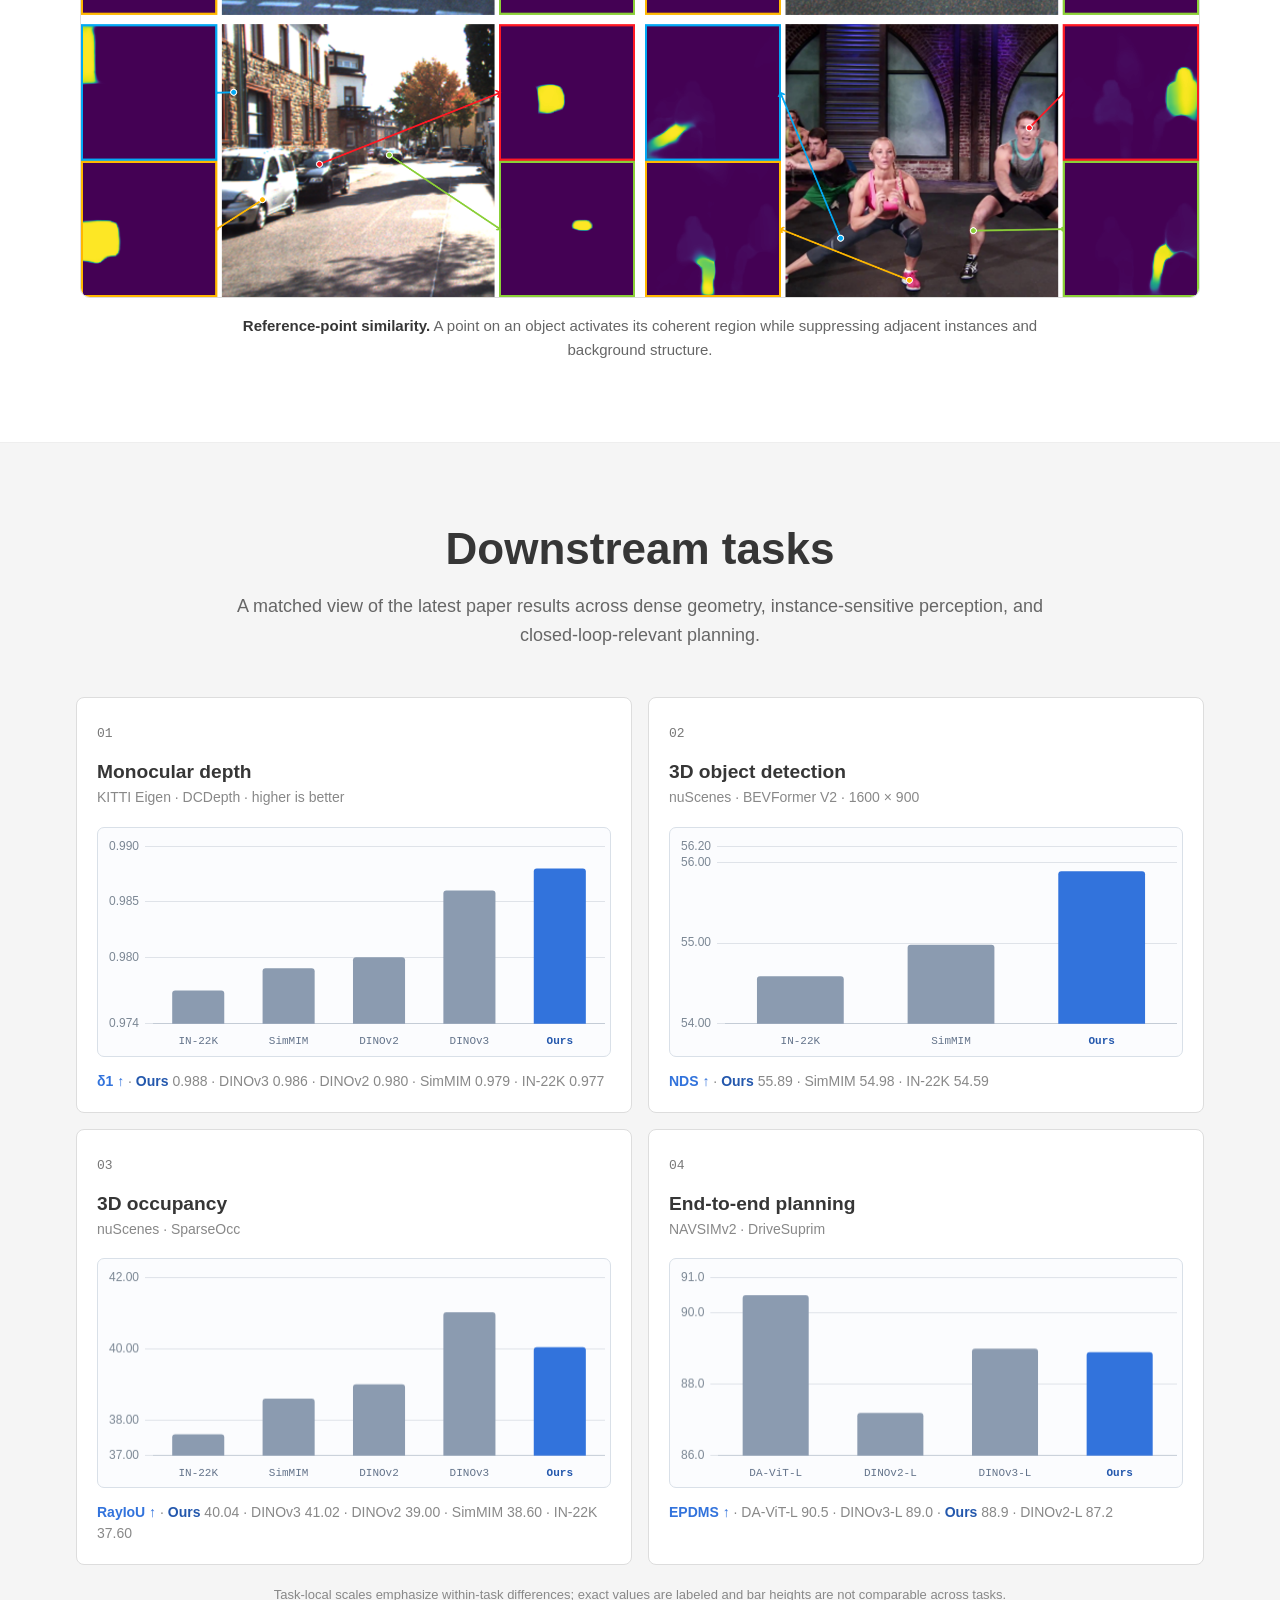
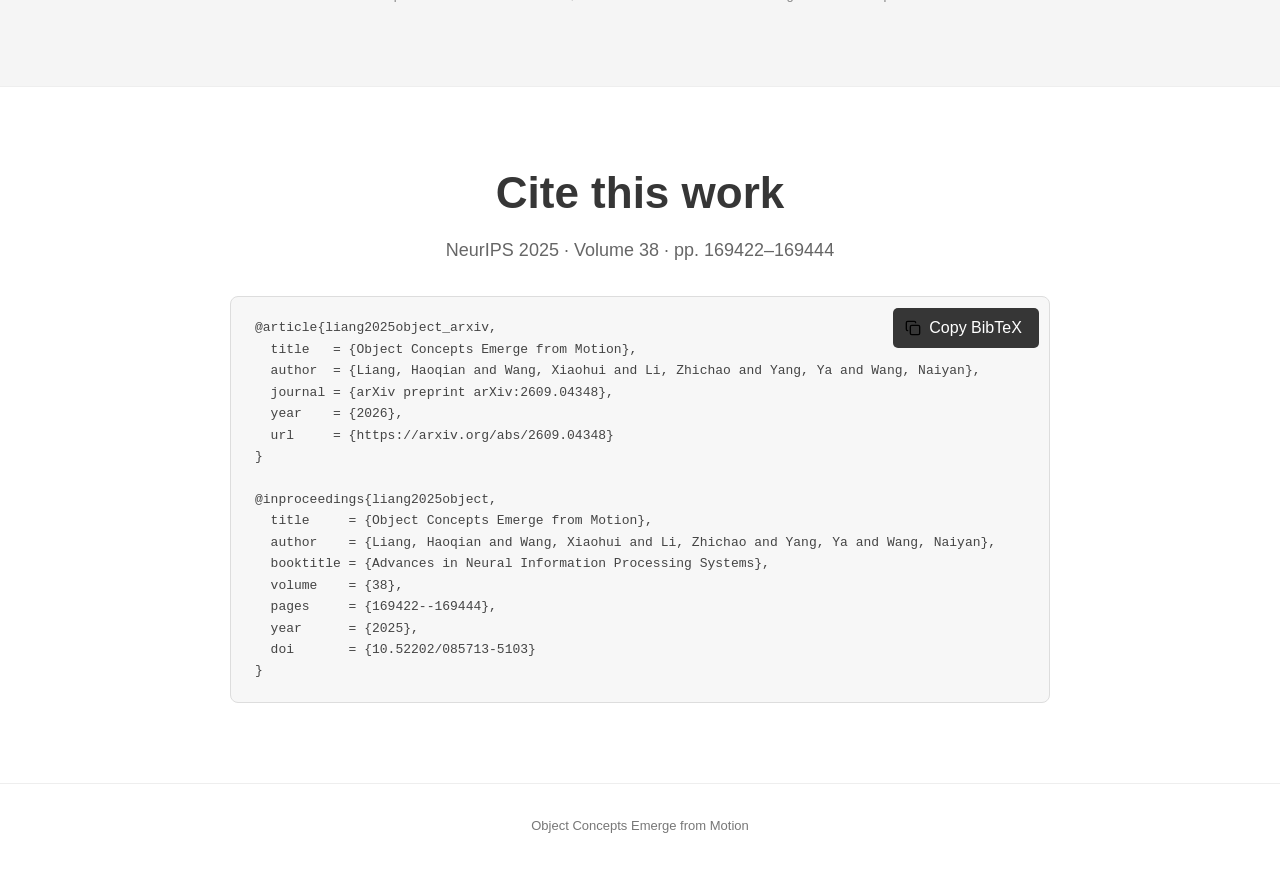
==== commit 35a61ec2: "Add arXiv citation before conference citation" ====
--- a/index.html
+++ b/index.html
@@ -38,7 +38,7 @@
             <div class="publication-authors"><span class="author-block">Boshi Li<sup>1</sup>,</span> <span class="author-block">Xiaohui Wang,</span> <span class="author-block">Xiaoyang Wu<sup>2</sup>,</span> <span class="author-block">Zhichao Li,</span> <span class="author-block">Ya Yang<sup>1</sup>,</span> <span class="author-block">and Naiyan Wang</span></div>
             <div class="publication-affiliations"><sup>1</sup> Beijing University of Posts and Telecommunications · <sup>2</sup> The University of Hong Kong</div>
             <div class="publication-links buttons are-medium is-centered">
-              <a class="button is-light" href="assets/paper.pdf" target="_blank" rel="noreferrer"><span class="icon"><img src="assets/icons/file-text.svg" alt=""></span><span>Paper</span></a>
+              <a class="button is-light" href="http://arxiv.org/abs/2609.04348" target="_blank" rel="noreferrer"><span class="icon"><img src="assets/icons/file-text.svg" alt=""></span><span>Paper</span></a>
               <a class="button is-light" href="https://github.com/TJ12342/object-concepts-from-motion/tree/main" target="_blank" rel="noreferrer"><span class="icon"><img src="assets/icons/github.svg" alt=""></span><span>Code</span></a>
               <a class="button is-light" href="https://huggingface.co/tj111/object-concepts-from-motion/tree/main" target="_blank" rel="noreferrer"><span class="icon"><img src="assets/icons/hugging-face.svg" alt=""></span><span>Models</span></a>
             </div>
@@ -71,7 +71,15 @@
 
       <section class="section is-light" id="results"><div class="container is-max-desktop"><div class="has-text-centered"><h2 class="title is-3">Downstream tasks</h2><p class="section-lead">A matched view of the latest paper results across dense geometry, instance-sensitive perception, and closed-loop-relevant planning.</p></div><div class="columns is-multiline result-grid"><article class="column is-half"><div class="box result-item"><span class="result-index">01</span><h3 class="title is-5">Monocular depth</h3><p>KITTI Eigen · DCDepth · higher is better</p><div class="chart-frame"><canvas id="depth-chart" data-result-chart="depth" role="img" aria-label="KITTI delta one comparison at L scale"></canvas></div><p class="chart-summary"><strong>δ1 ↑</strong> · <span class="chart-method-ours">Ours</span> 0.988 · DINOv3 0.986 · DINOv2 0.980 · SimMIM 0.979 · IN-22K 0.977</p></div></article><article class="column is-half"><div class="box result-item"><span class="result-index">02</span><h3 class="title is-5">3D object detection</h3><p>nuScenes · BEVFormer V2 · 1600 × 900</p><div class="chart-frame"><canvas id="detection-chart" data-result-chart="detection" role="img" aria-label="nuScenes NDS comparison at L scale"></canvas></div><p class="chart-summary"><strong>NDS ↑</strong> · <span class="chart-method-ours">Ours</span> 55.89 · SimMIM 54.98 · IN-22K 54.59</p></div></article><article class="column is-half"><div class="box result-item"><span class="result-index">03</span><h3 class="title is-5">3D occupancy</h3><p>nuScenes · SparseOcc</p><div class="chart-frame"><canvas id="occupancy-chart" data-result-chart="occupancy" role="img" aria-label="nuScenes RayIoU comparison at L scale"></canvas></div><p class="chart-summary"><strong>RayIoU ↑</strong> · <span class="chart-method-ours">Ours</span> 40.04 · DINOv3 41.02 · DINOv2 39.00 · SimMIM 38.60 · IN-22K 37.60</p></div></article><article class="column is-half"><div class="box result-item"><span class="result-index">04</span><h3 class="title is-5">End-to-end planning</h3><p>NAVSIMv2 · DriveSuprim</p><div class="chart-frame"><canvas id="planning-chart" data-result-chart="planning" role="img" aria-label="NAVSIMv2 EPDMS comparison at L scale"></canvas></div><p class="chart-summary"><strong>EPDMS ↑</strong> · DA-ViT-L 90.5 · DINOv3-L 89.0 · <span class="chart-method-ours">Ours</span> 88.9 · DINOv2-L 87.2</p></div></article></div><p class="results-note has-text-centered">Task-local scales emphasize within-task differences; exact values are labeled and bar heights are not comparable across tasks.</p></div></section>
 
-      <section class="section" id="citation"><div class="container is-max-desktop"><div class="columns is-centered"><div class="column is-four-fifths has-text-centered"><h2 class="title is-3">Cite this work</h2><p class="section-lead">NeurIPS 2025 · Volume 38 · pp. 169422–169444</p><div class="bibtex-wrap"><button class="button is-dark copy-button" type="button" data-copy-citation><span class="icon"><img src="assets/icons/copy.svg" alt=""></span><span>Copy BibTeX</span></button><pre id="bibtex"><code>@inproceedings{liang2025object,
+      <section class="section" id="citation"><div class="container is-max-desktop"><div class="columns is-centered"><div class="column is-four-fifths has-text-centered"><h2 class="title is-3">Cite this work</h2><p class="section-lead">NeurIPS 2025 · Volume 38 · pp. 169422–169444</p><div class="bibtex-wrap"><button class="button is-dark copy-button" type="button" data-copy-citation><span class="icon"><img src="assets/icons/copy.svg" alt=""></span><span>Copy BibTeX</span></button><pre id="bibtex"><code>@article{liang2025object_arxiv,
+  title   = {Object Concepts Emerge from Motion},
+  author  = {Liang, Haoqian and Wang, Xiaohui and Li, Zhichao and Yang, Ya and Wang, Naiyan},
+  journal = {arXiv preprint arXiv:2609.04348},
+  year    = {2026},
+  url     = {https://arxiv.org/abs/2609.04348}
+}
+
+@inproceedings{liang2025object,
   title     = {Object Concepts Emerge from Motion},
   author    = {Liang, Haoqian and Wang, Xiaohui and Li, Zhichao and Yang, Ya and Wang, Naiyan},
   booktitle = {Advances in Neural Information Processing Systems},
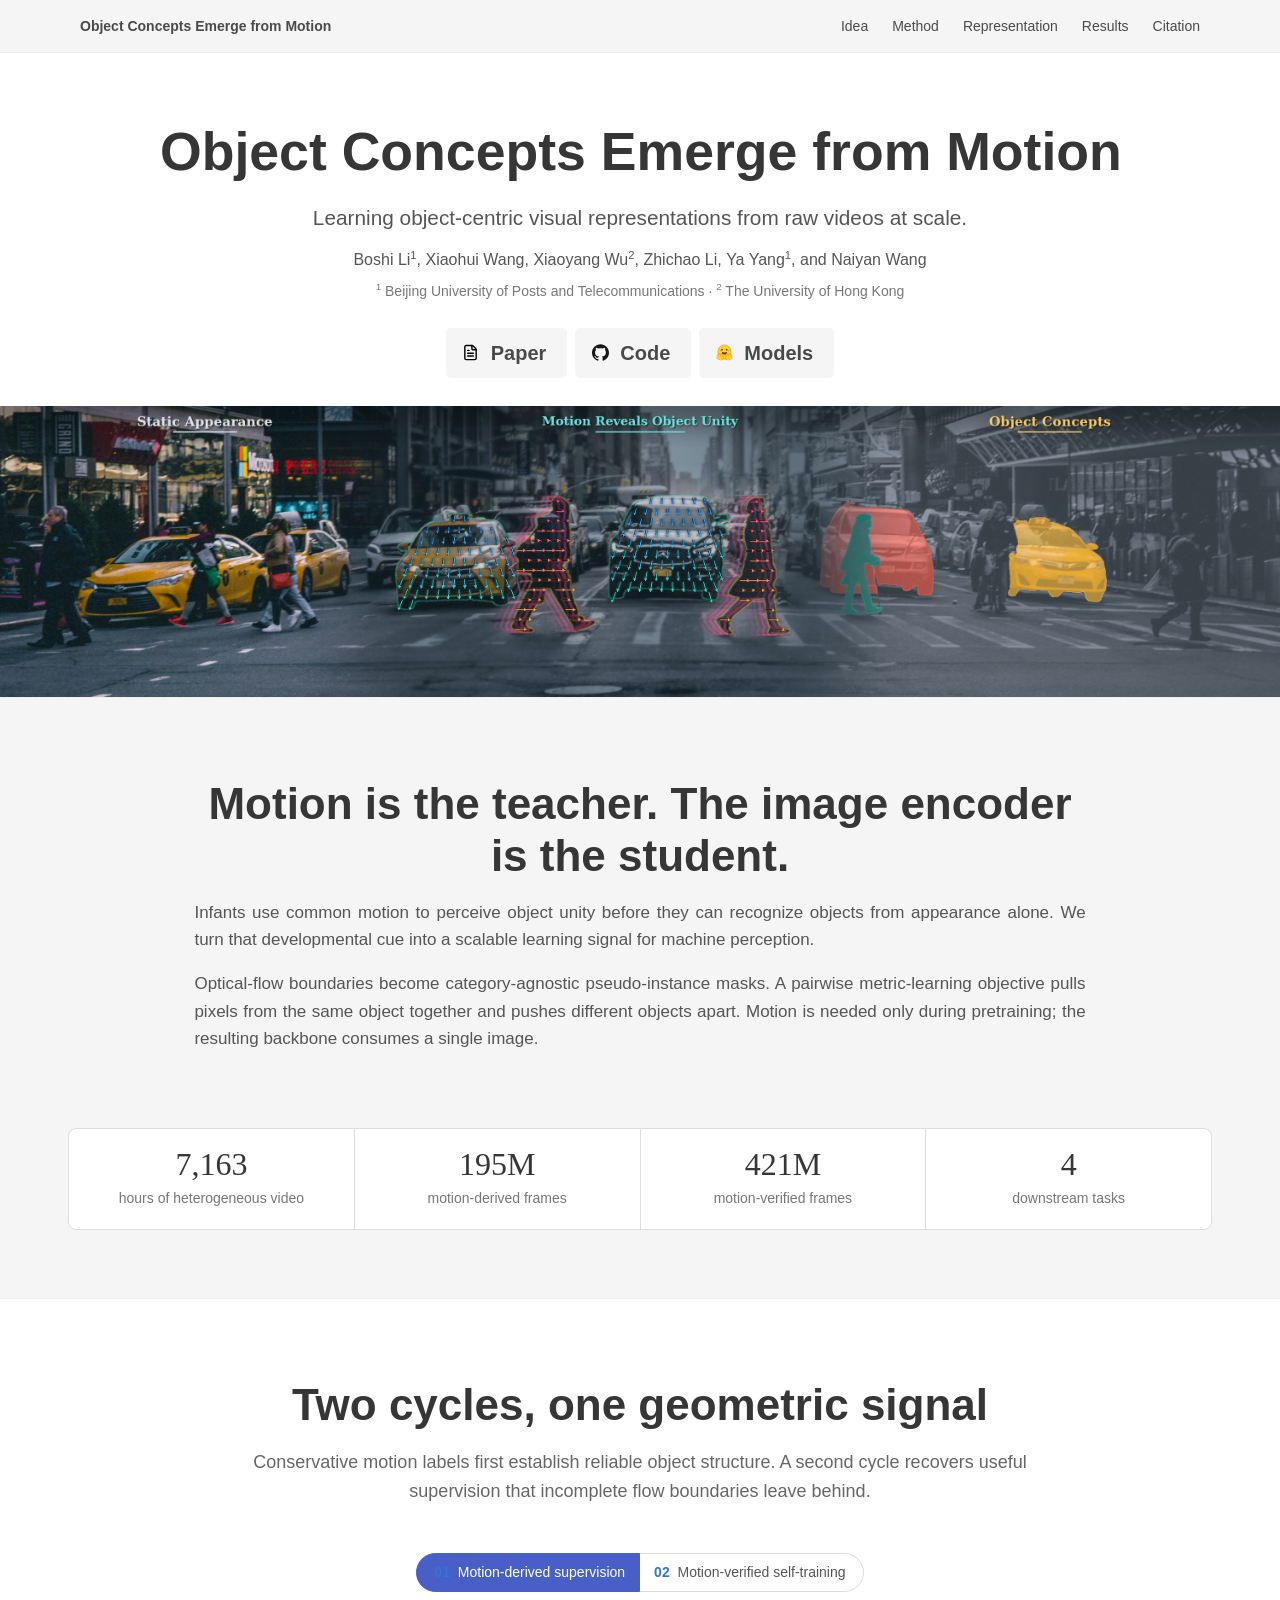
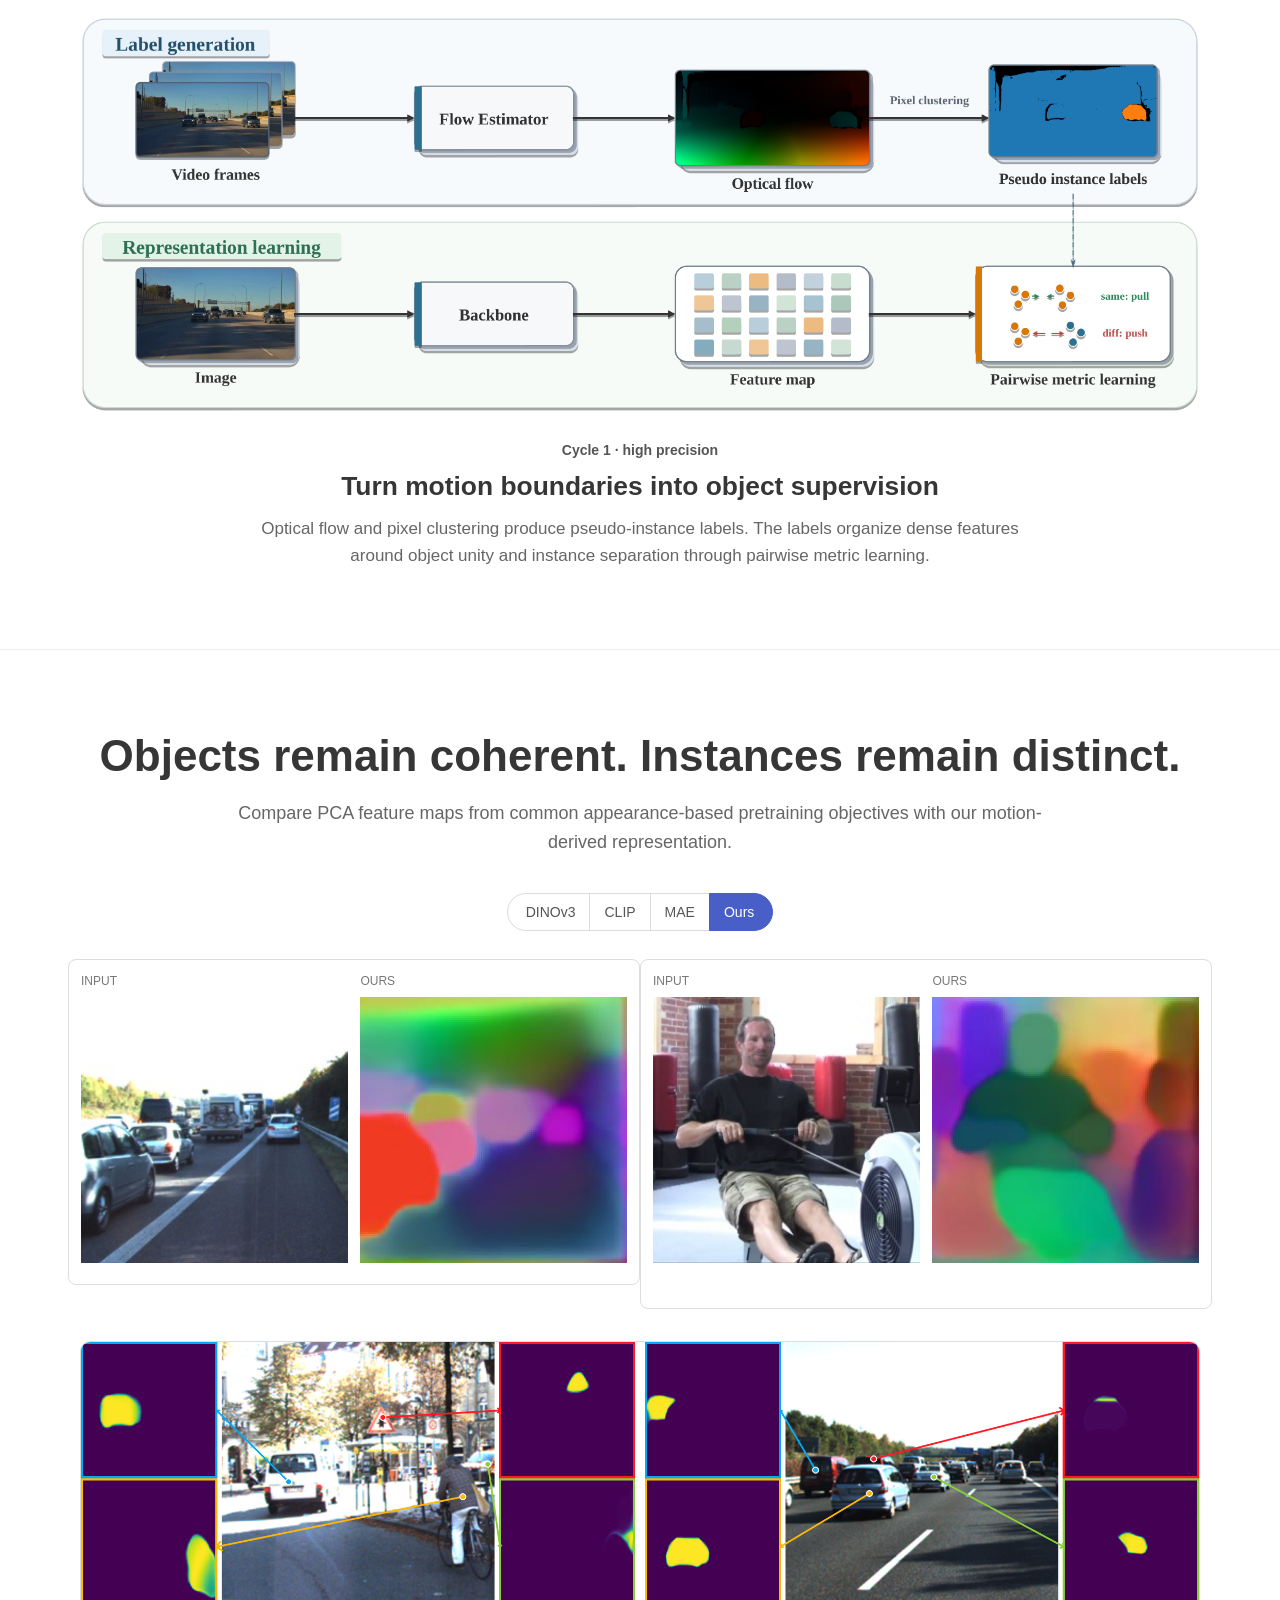
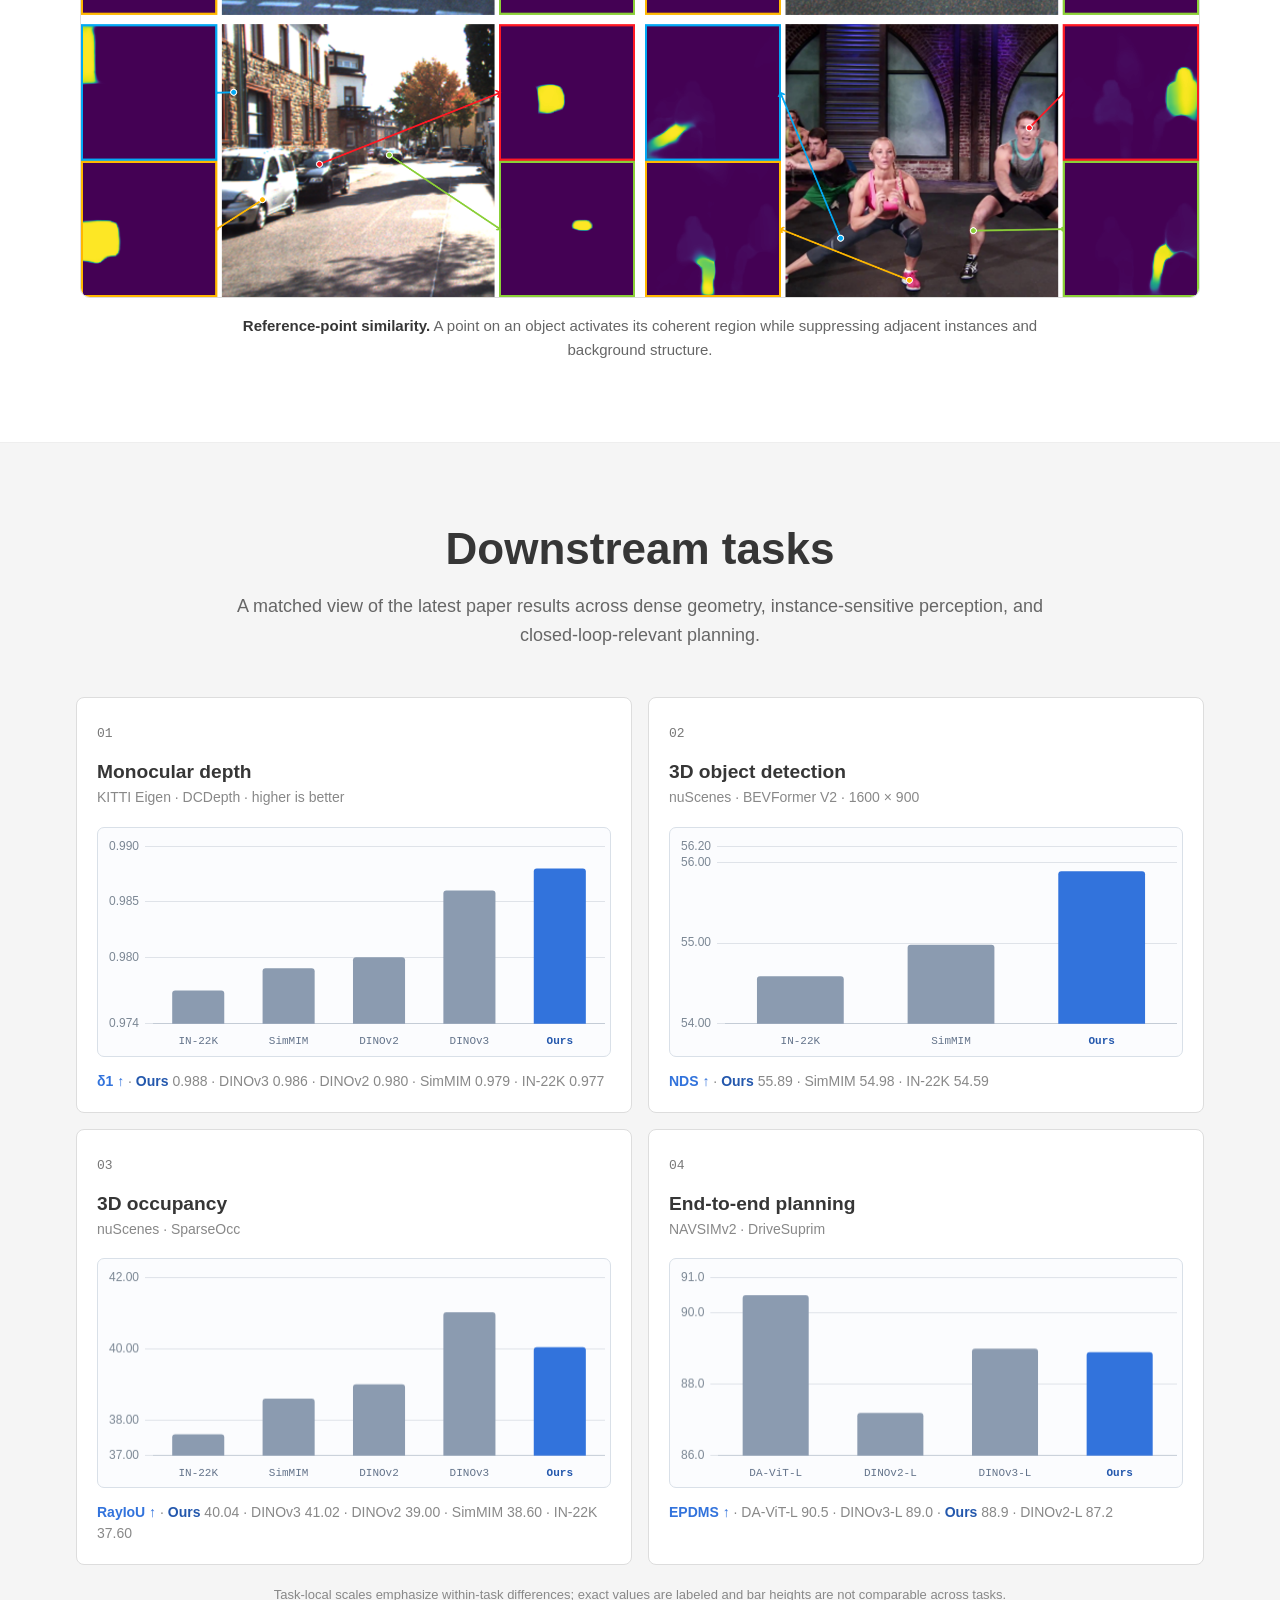
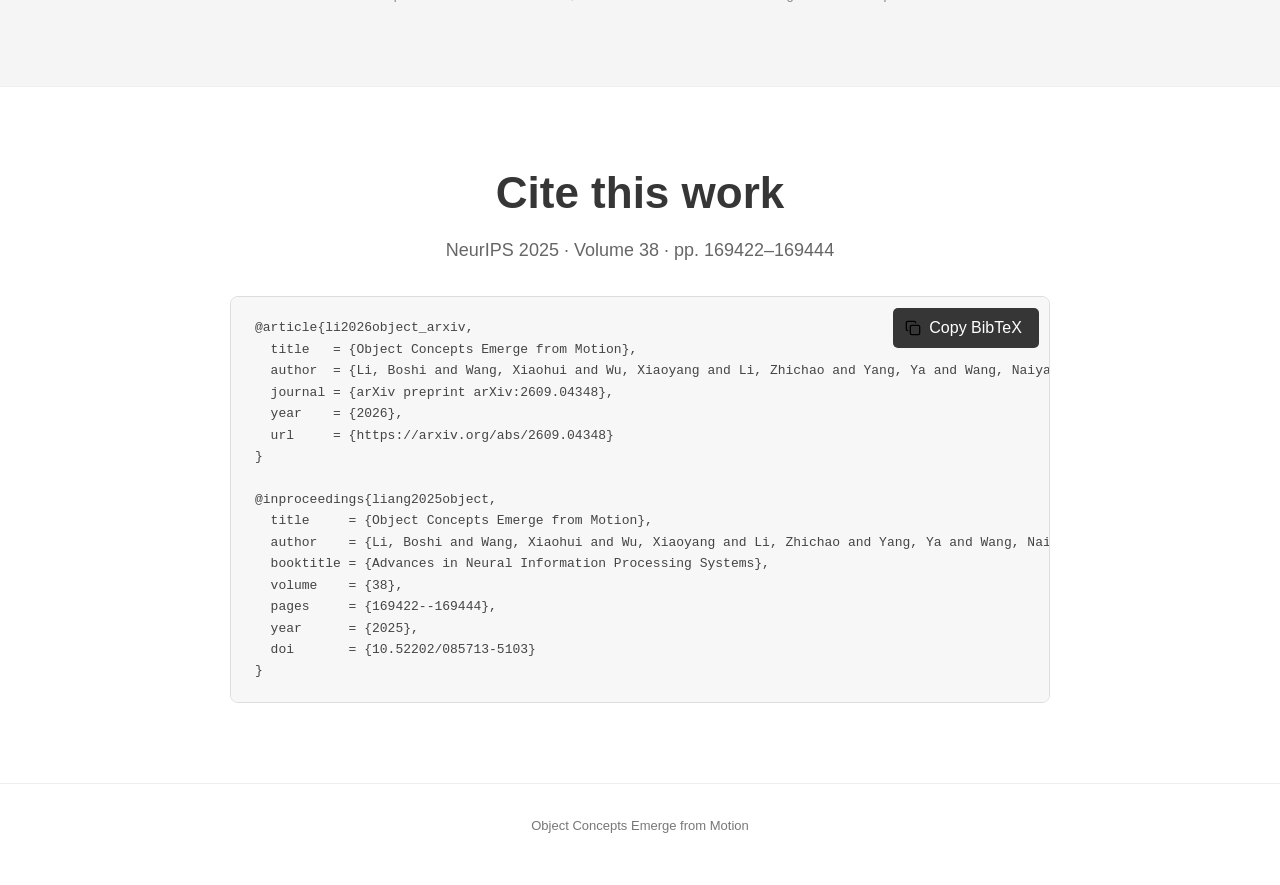
==== commit d7ae3217: "Correct citation authors to match arXiv" ====
--- a/index.html
+++ b/index.html
@@ -71,9 +71,9 @@
 
       <section class="section is-light" id="results"><div class="container is-max-desktop"><div class="has-text-centered"><h2 class="title is-3">Downstream tasks</h2><p class="section-lead">A matched view of the latest paper results across dense geometry, instance-sensitive perception, and closed-loop-relevant planning.</p></div><div class="columns is-multiline result-grid"><article class="column is-half"><div class="box result-item"><span class="result-index">01</span><h3 class="title is-5">Monocular depth</h3><p>KITTI Eigen · DCDepth · higher is better</p><div class="chart-frame"><canvas id="depth-chart" data-result-chart="depth" role="img" aria-label="KITTI delta one comparison at L scale"></canvas></div><p class="chart-summary"><strong>δ1 ↑</strong> · <span class="chart-method-ours">Ours</span> 0.988 · DINOv3 0.986 · DINOv2 0.980 · SimMIM 0.979 · IN-22K 0.977</p></div></article><article class="column is-half"><div class="box result-item"><span class="result-index">02</span><h3 class="title is-5">3D object detection</h3><p>nuScenes · BEVFormer V2 · 1600 × 900</p><div class="chart-frame"><canvas id="detection-chart" data-result-chart="detection" role="img" aria-label="nuScenes NDS comparison at L scale"></canvas></div><p class="chart-summary"><strong>NDS ↑</strong> · <span class="chart-method-ours">Ours</span> 55.89 · SimMIM 54.98 · IN-22K 54.59</p></div></article><article class="column is-half"><div class="box result-item"><span class="result-index">03</span><h3 class="title is-5">3D occupancy</h3><p>nuScenes · SparseOcc</p><div class="chart-frame"><canvas id="occupancy-chart" data-result-chart="occupancy" role="img" aria-label="nuScenes RayIoU comparison at L scale"></canvas></div><p class="chart-summary"><strong>RayIoU ↑</strong> · <span class="chart-method-ours">Ours</span> 40.04 · DINOv3 41.02 · DINOv2 39.00 · SimMIM 38.60 · IN-22K 37.60</p></div></article><article class="column is-half"><div class="box result-item"><span class="result-index">04</span><h3 class="title is-5">End-to-end planning</h3><p>NAVSIMv2 · DriveSuprim</p><div class="chart-frame"><canvas id="planning-chart" data-result-chart="planning" role="img" aria-label="NAVSIMv2 EPDMS comparison at L scale"></canvas></div><p class="chart-summary"><strong>EPDMS ↑</strong> · DA-ViT-L 90.5 · DINOv3-L 89.0 · <span class="chart-method-ours">Ours</span> 88.9 · DINOv2-L 87.2</p></div></article></div><p class="results-note has-text-centered">Task-local scales emphasize within-task differences; exact values are labeled and bar heights are not comparable across tasks.</p></div></section>
 
-      <section class="section" id="citation"><div class="container is-max-desktop"><div class="columns is-centered"><div class="column is-four-fifths has-text-centered"><h2 class="title is-3">Cite this work</h2><p class="section-lead">NeurIPS 2025 · Volume 38 · pp. 169422–169444</p><div class="bibtex-wrap"><button class="button is-dark copy-button" type="button" data-copy-citation><span class="icon"><img src="assets/icons/copy.svg" alt=""></span><span>Copy BibTeX</span></button><pre id="bibtex"><code>@article{liang2025object_arxiv,
+      <section class="section" id="citation"><div class="container is-max-desktop"><div class="columns is-centered"><div class="column is-four-fifths has-text-centered"><h2 class="title is-3">Cite this work</h2><p class="section-lead">NeurIPS 2025 · Volume 38 · pp. 169422–169444</p><div class="bibtex-wrap"><button class="button is-dark copy-button" type="button" data-copy-citation><span class="icon"><img src="assets/icons/copy.svg" alt=""></span><span>Copy BibTeX</span></button><pre id="bibtex"><code>@article{li2026object_arxiv,
   title   = {Object Concepts Emerge from Motion},
-  author  = {Liang, Haoqian and Wang, Xiaohui and Li, Zhichao and Yang, Ya and Wang, Naiyan},
+  author  = {Li, Boshi and Wang, Xiaohui and Wu, Xiaoyang and Li, Zhichao and Yang, Ya and Wang, Naiyan},
   journal = {arXiv preprint arXiv:2609.04348},
   year    = {2026},
   url     = {https://arxiv.org/abs/2609.04348}
@@ -81,7 +81,7 @@
 
 @inproceedings{liang2025object,
   title     = {Object Concepts Emerge from Motion},
-  author    = {Liang, Haoqian and Wang, Xiaohui and Li, Zhichao and Yang, Ya and Wang, Naiyan},
+  author    = {Li, Boshi and Wang, Xiaohui and Wu, Xiaoyang and Li, Zhichao and Yang, Ya and Wang, Naiyan},
   booktitle = {Advances in Neural Information Processing Systems},
   volume    = {38},
   pages     = {169422--169444},
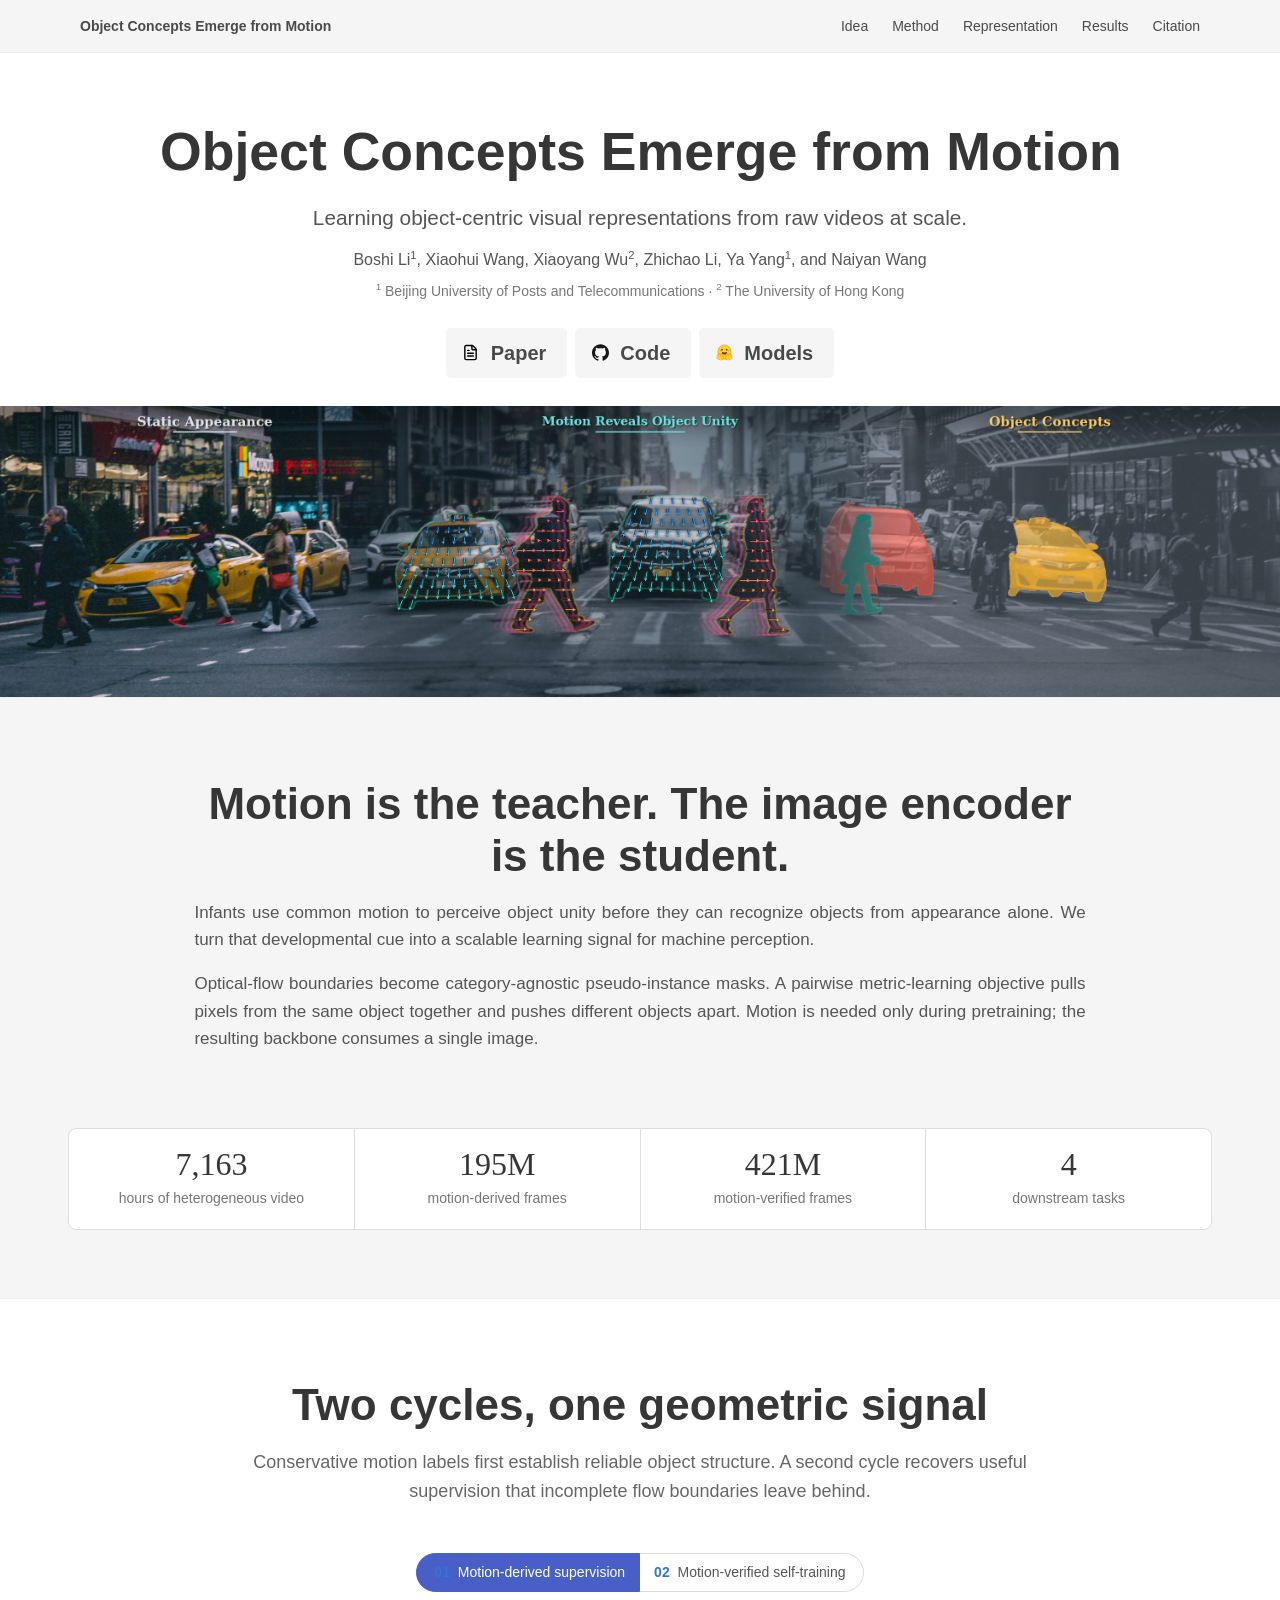
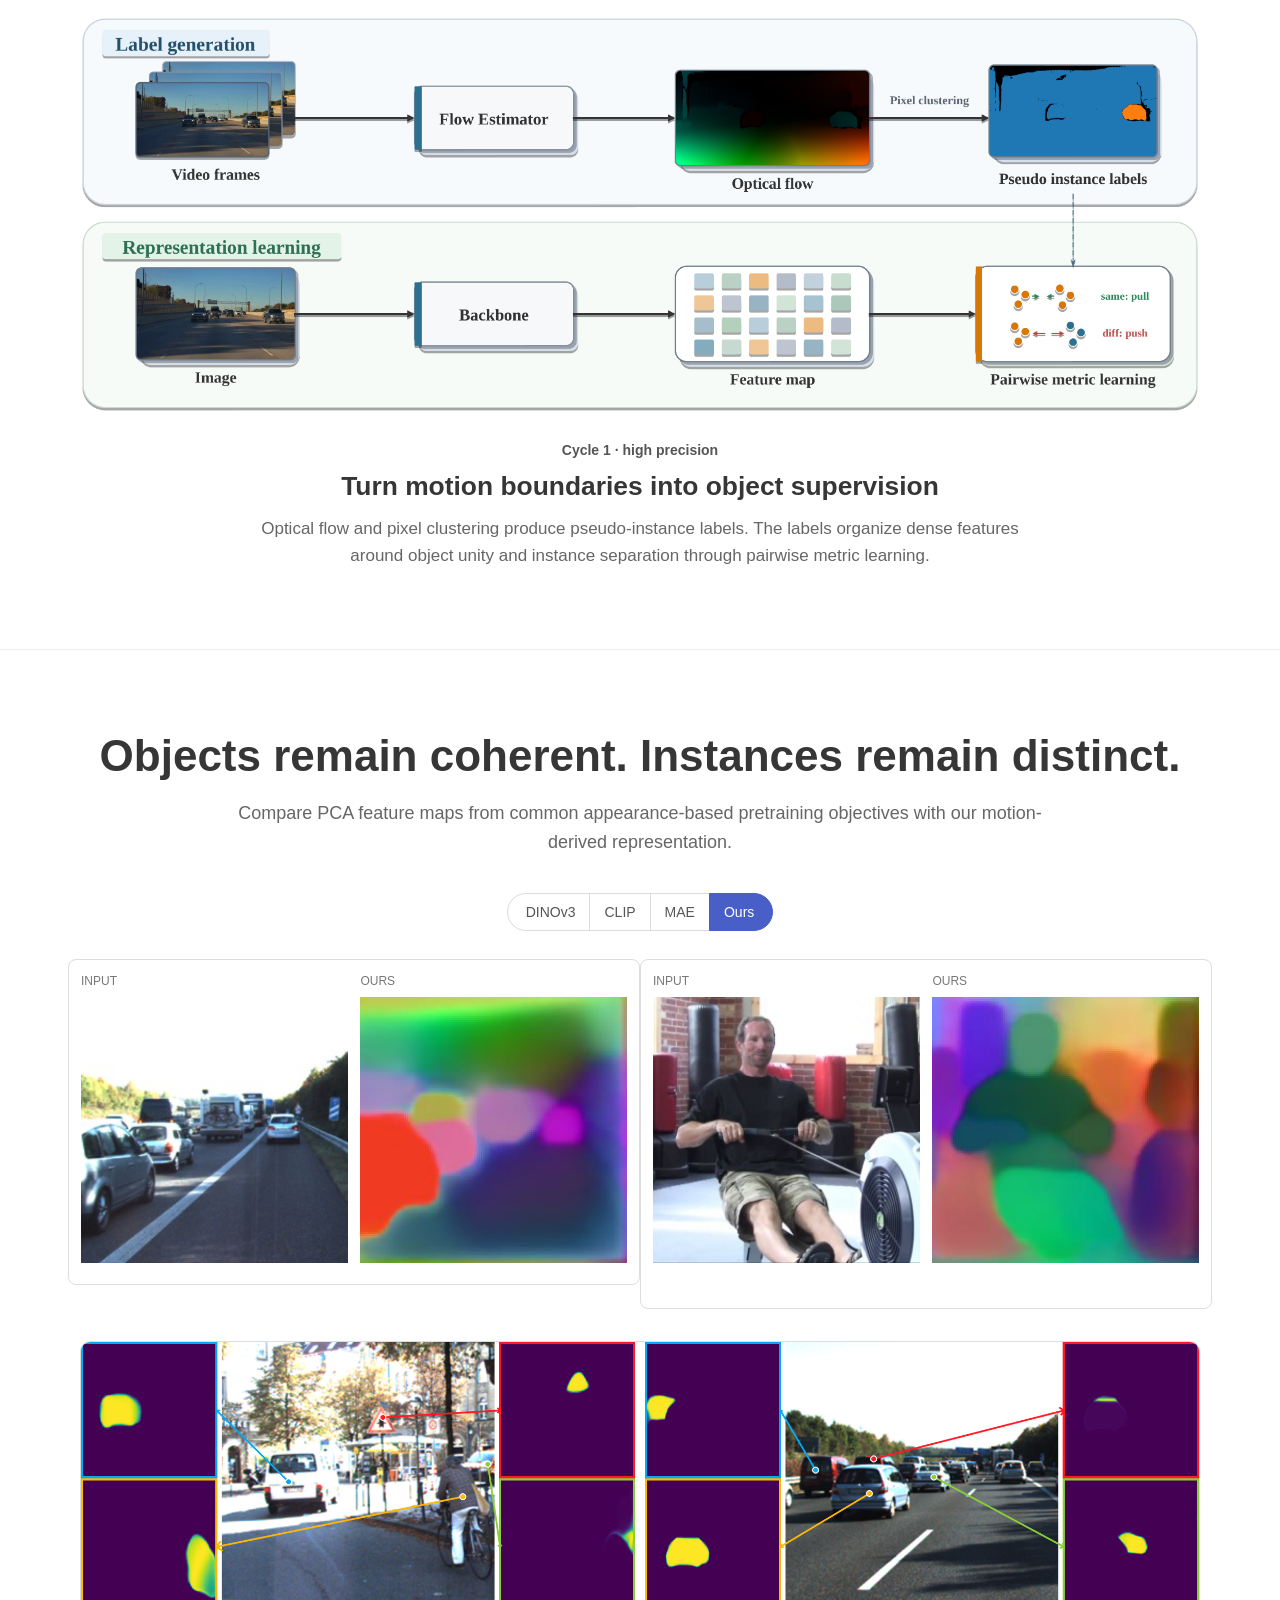
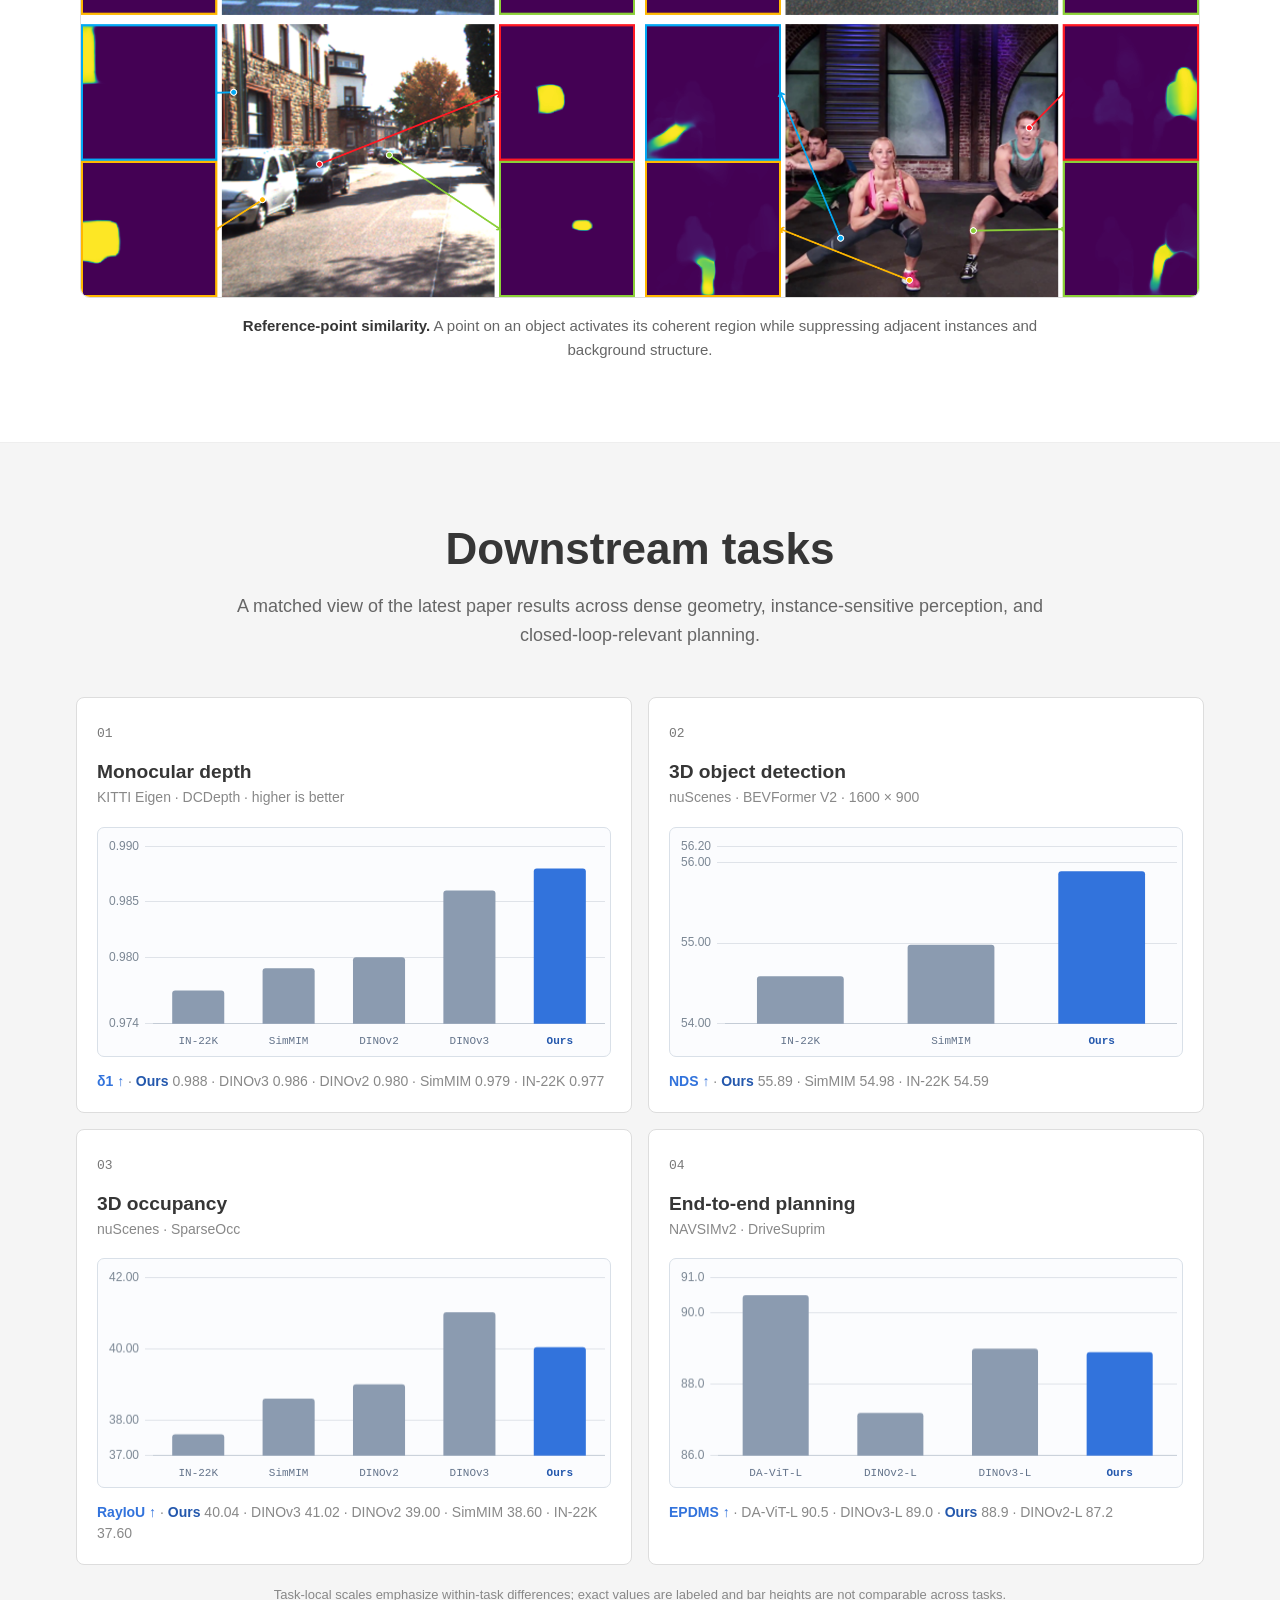
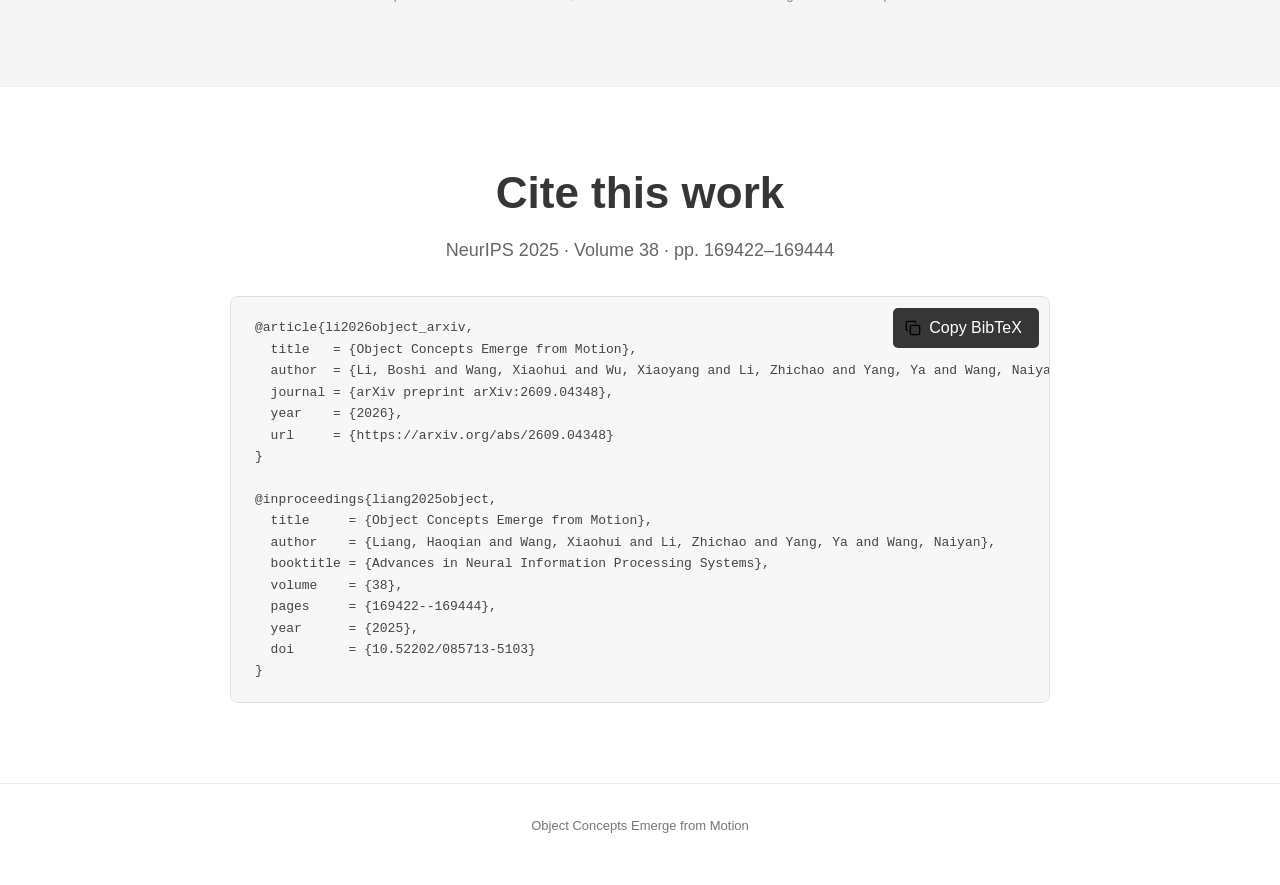
==== commit 611558ad: "Preserve NeurIPS citation authors" ====
--- a/index.html
+++ b/index.html
@@ -81,7 +81,7 @@
 
 @inproceedings{liang2025object,
   title     = {Object Concepts Emerge from Motion},
-  author    = {Li, Boshi and Wang, Xiaohui and Wu, Xiaoyang and Li, Zhichao and Yang, Ya and Wang, Naiyan},
+  author    = {Liang, Haoqian and Wang, Xiaohui and Li, Zhichao and Yang, Ya and Wang, Naiyan},
   booktitle = {Advances in Neural Information Processing Systems},
   volume    = {38},
   pages     = {169422--169444},
